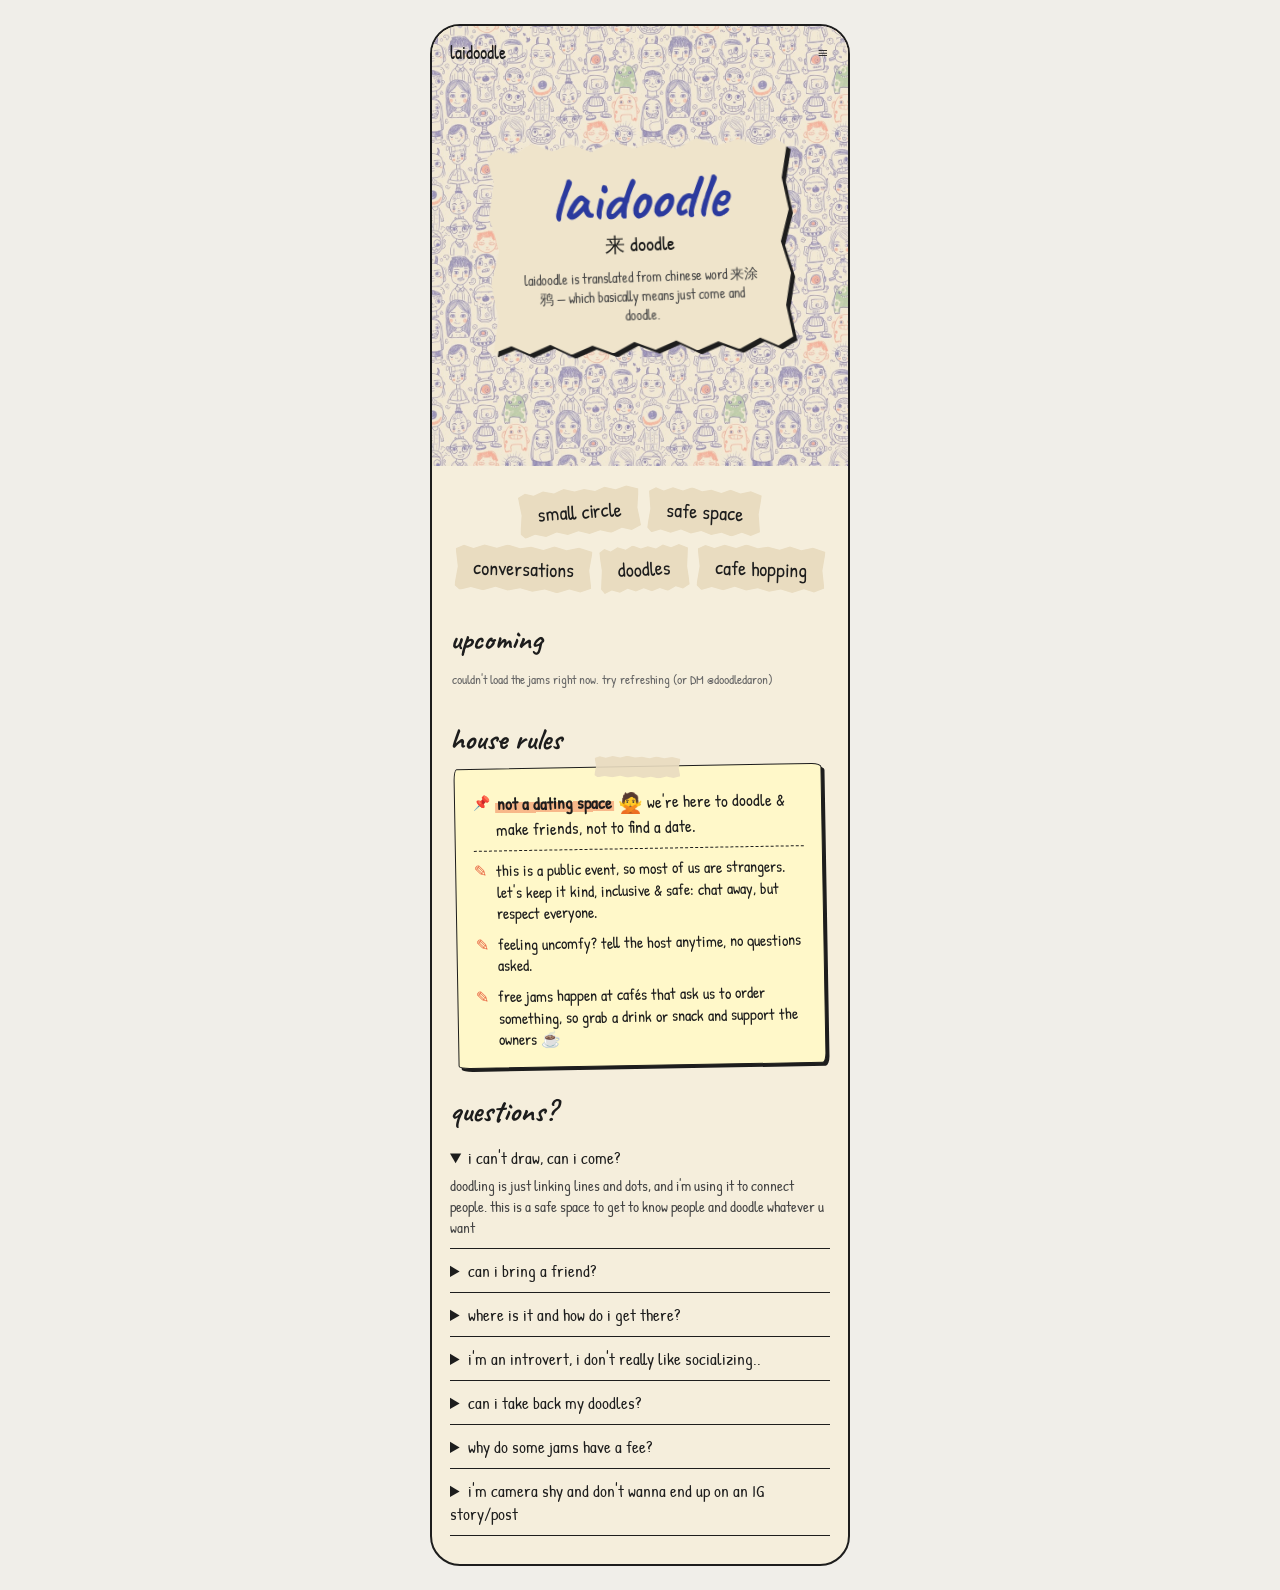
==== index.html @ 0bbf1550 "House rules: "not a dating space" pinned first and highlighted; agreed to at sign-up The rule moves " ====
<!DOCTYPE html>
<html lang="en">
<head>
<meta charset="utf-8">
<meta name="viewport" content="width=device-width, initial-scale=1, viewport-fit=cover">
<title>laidoodle · 来涂鸦</title>
<meta name="description" content="laidoodle — 来涂鸦, just come and doodle. Small-circle doodle jams in cafés.">
<meta name="theme-color" content="#f5eedc">
<meta property="og:type" content="website">
<meta property="og:site_name" content="laidoodle">
<meta property="og:title" content="laidoodle · 来涂鸦">
<meta property="og:description" content="just come and doodle ✎ small-circle doodle jams in cafés. no drawing skills needed.">
<meta property="og:image" content="https://doodledaron.github.io/laidoodle/assets/doodles.png">
<meta property="og:url" content="https://doodledaron.github.io/laidoodle/">
<meta name="twitter:card" content="summary_large_image">
<link rel="icon" href="data:image/svg+xml,%3Csvg xmlns='http://www.w3.org/2000/svg' viewBox='0 0 100 100'%3E%3Ctext y='.9em' font-size='90'%3E%E2%9C%8E%3C/text%3E%3C/svg%3E">
<link rel="canonical" href="https://doodledaron.github.io/laidoodle/">
<link rel="preconnect" href="https://fonts.googleapis.com">
<link rel="preconnect" href="https://fonts.gstatic.com" crossorigin>
<link href="https://fonts.googleapis.com/css2?family=Caveat:wght@500;700&family=Patrick+Hand&display=swap" rel="stylesheet">
<link rel="stylesheet" href="styles.css?v=202610250824">
<script src="data.js?v=202610041510"></script>
</head>
<body>
<main class="screen">

  <header class="hero">
    <div class="topbar">
      <span>laidoodle</span>
      <details class="menu">
        <summary aria-label="menu">≡</summary>
        <nav>
          <a href="#upcoming">upcoming</a>
          <a href="#past">past jams</a>
          <a href="#rules">house rules</a>
          <a href="#faq">questions?</a>
        </nav>
      </details>
    </div>
    <div class="title-card">
      <div class="title-card__paper">
        <h1>laidoodle</h1>
        <div class="title-card__zh">来 doodle</div>
        <p class="title-card__note">laidoodle is translated from chinese word 来涂鸦 — which basically means just come and doodle.</p>
      </div>
    </div>
  </header>

  <div class="keywords">
    <span class="tape" style="transform:rotate(-4deg)">small circle</span>
    <span class="tape" style="transform:rotate(3deg)">safe space</span>
    <span class="tape" style="transform:rotate(2deg)">conversations</span>
    <span class="tape" style="transform:rotate(-3deg)">doodles</span>
    <span class="tape" style="transform:rotate(2deg)">cafe hopping</span>
  </div>

  <section id="upcoming">
    <div class="section-head"><h2 class="h-section" style="margin:0">upcoming</h2></div>
    <div class="event-list" id="event-list"></div>
  </section>

  <section id="past">
    <h2 class="h-section" style="margin:0;padding:22px 18px 6px">past jams</h2>
    <div class="past" id="past-list"></div>
  </section>

  <section class="rules" id="rules">
    <h2 class="h-section" style="margin:0">house rules</h2>
    <div class="rules__note">
      <ul>
        <li class="is-key"><b><mark>not a dating space</mark> <span class="rules__emoji">🙅</span></b> we're here to doodle &amp; make friends, not to find a date.</li>
        <li>this is a public event, so most of us are strangers. let's keep it kind, inclusive &amp; safe: chat away, but respect everyone.</li>
        <li>feeling uncomfy? tell the host anytime, no questions asked.</li>
        <li>free jams happen at cafés that ask us to order something, so grab a drink or snack and support the owners ☕</li>
      </ul>
    </div>
  </section>

  <section class="faq" id="faq">
    <h2 class="h-section" style="margin:0 0 6px">questions?</h2>
    <details open>
      <summary>i can't draw, can i come?</summary>
      <p>doodling is just linking lines and dots, and i'm using it to connect people. this is a safe space to get to know people and doodle whatever u want</p>
    </details>
    <details>
      <summary>can i bring a friend?</summary>
      <p>yes, definitely! just ask your friend to fill in the form too. u can tell me whose friend u are in the "anything i should know" section</p>
    </details>
    <details>
      <summary>where is it and how do i get there?</summary>
      <p>the location changes from time to time since i'm exploring different cafés, so... it's a good excuse to go café hopping together, right!</p>
    </details>
    <details>
      <summary>i'm an introvert, i don't really like socializing..</summary>
      <p>it's cool! no one is forced to talk here, just take ur time</p>
    </details>
    <details>
      <summary>can i take back my doodles?</summary>
      <p>unfortunately i'll be keeping the papers, but feel free to take pictures, or draw in your own sketchbook if u'd rather keep yours! but... doodling together is way cooler, right.. hahha</p>
    </details>
    <details>
      <summary>why do some jams have a fee?</summary>
      <p>spots are limited, so some jams have a small commitment fee to make sure people actually come. it's non-refundable (no-shows included). if something comes up, still tell me asap so someone else can take ur spot!</p>
    </details>
    <details>
      <summary>i'm camera shy and don't wanna end up on an IG story/post</summary>
      <p>u good! just drop a note in the "anything i should know" section and i'll cover up ur face. my job is to keep the space safe!</p>
    </details>
  </section>

</main>

<script>
  const { esc } = LD;
  const list = document.getElementById('event-list');
  const pastList = document.getElementById('past-list');
  list.innerHTML = LD.loader('loading jams');

  LD.load().then(({ upcoming, past }) => {
    list.innerHTML = upcoming.length ? upcoming.map(e => {
      const p = LD.parts(e);
      return `
        <div class="event-row${e.thumbnail ? ' event-row--thumb' : ''}">
          ${e.thumbnail ? `<a class="event-row__thumb placeholder" href="${LD.url.jam(e.id)}" aria-label="${esc(e.shortTitle)}"${LD.photoStyle(e.thumbnail)}></a>` : ''}
          <a class="event-row__date" href="${LD.url.jam(e.id)}">
            <div class="event-row__mon">${p.mon}</div>
            <div class="event-row__day">${p.day}</div>
          </a>
          <a class="event-row__body" href="${LD.url.jam(e.id)}">
            <div class="event-row__title">${esc(e.shortTitle)}</div>
            <div class="event-row__meta">${esc(e.dayLabel)} ${esc(e.timeShort)} · ${esc(e.venueShort)} · ${LD.spotsText(e)}</div>
          </a>
          ${e.spotsLeft > 0
            ? `<a class="pill pill--blue" href="${LD.url.join(e.id)}">join</a>`
            : `<span class="pill" style="padding:4px 10px;font-size:14px;border-radius:20px;color:#888">full</span>`}
        </div>`;
    }).join('') : '<div class="event-row__meta" style="padding:6px 2px">no jams planned yet, check back soon ✎</div>';

    pastList.innerHTML = past.map(j => {
      const p = LD.parts(j);
      return `
        <a class="past__item" href="${LD.url.jam(j.id)}">
          <div class="past__photo placeholder"${LD.photoStyle(j.thumbnail || j.photos[0])}>${j.thumbnail || j.photos[0] ? '' : 'jam photo'}</div>
          <div class="past__title">${esc(j.shortTitle)}</div>
          <div class="past__meta">${p.monTitle} ${p.dayNum} · ${j.doodlers} doodlers</div>
        </a>`;
    }).join('');
    document.getElementById('past').hidden = !past.length;
  }).catch(() => {
    list.innerHTML = `<div class="event-row__meta" style="padding:6px 2px">${LD.loadError()}</div>`;
    document.getElementById('past').hidden = true;
  });

  // close the ≡ menu after picking a section
  document.querySelectorAll('.menu nav a').forEach(a => a.addEventListener('click', () => a.closest('details').open = false));
</script>
</body>
</html>
---- styles.css ----
/* laidoodle — shared styles (from Claude Design wireframes 2a / 2b / 2c) */

:root {
  --ink: #1d1d1d;
  --paper: #f5eedc;
  --paper-torn: #efe4cb;
  --tape: #e9dcc0;
  --rule: #d9d0bb;
  --blue: #2b3a9e;
  --orange: #e8603c;
  --muted: #666;
  --muted-2: #888;
  --body: #444;
  --hatch: repeating-linear-gradient(45deg, #eee6d2 0 6px, #f8f3e6 6px 12px);
  --torn-edge: polygon(0% 12%,6% 4%,13% 10%,21% 2%,30% 8%,38% 0%,47% 7%,55% 3%,64% 9%,72% 1%,81% 8%,90% 2%,100% 10%,98% 50%,100% 88%,92% 97%,84% 91%,75% 100%,66% 93%,57% 99%,48% 92%,39% 98%,30% 91%,21% 99%,12% 93%,4% 100%,0% 90%,2% 50%);
  --torn-card: polygon(0% 6%,4% 2%,9% 5%,15% 0%,22% 4%,28% 1%,35% 5%,42% 0%,49% 4%,56% 1%,63% 5%,70% 0%,77% 4%,84% 1%,91% 5%,96% 1%,100% 5%,98% 20%,100% 35%,97% 50%,100% 65%,98% 80%,100% 95%,95% 99%,89% 95%,82% 100%,75% 96%,68% 100%,61% 95%,54% 99%,47% 95%,40% 100%,33% 96%,26% 100%,19% 95%,12% 99%,6% 95%,0% 98%,2% 82%,0% 66%,3% 50%,0% 34%,2% 18%);
}

* { box-sizing: border-box; }

html, body { margin: 0; }

body {
  background: #f0eee9;
  font-family: 'Patrick Hand', cursive;
  color: var(--ink);
  -webkit-font-smoothing: antialiased;
}

a { color: inherit; text-decoration: none; }
button { font: inherit; color: inherit; }

/* The app column. Full-bleed on phones; framed like the wireframe on wider screens. */
.screen {
  position: relative;
  width: 100%;
  max-width: 420px;
  min-height: 100vh;
  min-height: 100dvh;
  margin: 0 auto;
  background: var(--paper);
  overflow: hidden;
  overflow: clip; /* clip (not hidden) so the sticky join bar still sticks */
}
@media (min-width: 480px) {
  body { padding: 24px 0; }
  .screen {
    min-height: calc(100vh - 48px);
    border: 2px solid var(--ink);
    border-radius: 30px;
  }
}

.hand { font-family: Caveat, cursive; font-weight: 700; }
.h-section { font-family: Caveat, cursive; font-weight: 700; font-size: 30px; }
.h-sub { font-family: Caveat, cursive; font-weight: 700; font-size: 26px; }
.h-step { font-family: Caveat, cursive; font-weight: 700; font-size: 38px; line-height: 1; margin: 0; }

.placeholder {
  background: var(--hatch);
  display: flex;
  align-items: center;
  justify-content: center;
  font: 11px ui-monospace, Menlo, monospace;
  color: var(--muted-2);
  background-size: cover;
  background-position: center;
}

.tape {
  display: inline-block;
  background: var(--tape);
  clip-path: var(--torn-edge);
}

.pill {
  display: inline-block;
  border: 2px solid var(--ink);
  border-radius: 24px;
  cursor: pointer;
}
.pill--blue { background: var(--blue); color: #fff; }
.pill--orange { background: var(--orange); color: #fff; box-shadow: 3px 3px 0 var(--ink); }
.pill--ink { background: var(--ink); color: #fff; }

/* ---------- 2a · home ---------- */

.hero {
  position: relative;
  height: 440px;
  background: url('assets/doodles.png') 0 0 / 220px;
  display: flex;
  align-items: center;
  justify-content: center;
  padding: 24px;
}
.hero::before {
  content: "";
  position: absolute;
  inset: 0;
  background: rgba(245, 238, 220, .55);
}
.topbar {
  position: absolute;
  top: 14px; left: 18px; right: 18px;
  display: flex;
  justify-content: space-between;
  align-items: center;
  font-size: 18px;
  z-index: 2;
}
.menu { position: relative; }
.menu summary { list-style: none; cursor: pointer; padding: 0 2px; }
.menu summary::-webkit-details-marker { display: none; }
.menu nav {
  position: absolute;
  right: 0; top: 28px;
  min-width: 150px;
  background: #fff;
  border: 2px solid var(--ink);
  border-radius: 14px;
  box-shadow: 3px 3px 0 var(--ink);
  padding: 6px 0;
  display: flex;
  flex-direction: column;
}
.menu nav a { padding: 6px 14px; font-size: 17px; }
.menu nav a:hover { color: var(--orange); }

.title-card {
  position: relative;
  transform: rotate(-2deg);
  filter: drop-shadow(4px 4px 0 var(--ink));
}
.title-card__paper {
  background: var(--paper-torn);
  padding: 30px 30px 28px;
  text-align: center;
  clip-path: var(--torn-card);
}
.title-card h1 {
  margin: 0;
  font-family: Caveat, cursive;
  font-weight: 700;
  font-size: 62px;
  line-height: .9;
  color: var(--blue);
}
.title-card__zh { font-size: 20px; margin-top: 4px; }
.title-card__note {
  font-size: 14px;
  line-height: 1.35;
  margin: 10px auto 0;
  max-width: 240px;
  color: var(--body);
}

.keywords {
  padding: 22px 18px 8px;
  display: flex;
  flex-wrap: wrap;
  gap: 10px 8px;
  justify-content: center;
}
.keywords .tape { padding: 10px 18px; font-size: 20px; }

.section-head {
  padding: 20px 18px 6px;
  display: flex;
  justify-content: space-between;
  align-items: baseline;
}
.section-head a { font-size: 14px; color: var(--muted); }

.event-list { padding: 0 18px; display: flex; flex-direction: column; gap: 10px; }
.event-row {
  display: flex;
  gap: 12px;
  align-items: center;
  border: 2px solid var(--ink);
  border-radius: 14px;
  padding: 10px;
  background: #fff;
}
.event-row--thumb { flex-wrap: wrap; padding-top: 0; overflow: hidden; }
.event-row__thumb {
  flex: 0 0 calc(100% + 20px);
  height: 130px;
  margin: 0 -10px 2px;
  border-bottom: 2px solid var(--ink);
}
.event-row__date {
  width: 52px;
  flex: none;
  text-align: center;
  border-right: 2px dashed #ccc;
  padding-right: 10px;
}
.event-row__mon { font-size: 13px; color: var(--orange); }
.event-row__day { font-size: 28px; line-height: 1; }
.event-row__body { flex: 1; min-width: 0; }
.event-row__title { font-size: 18px; }
.event-row__meta { font-size: 13px; color: var(--muted); }
.event-row .pill { padding: 4px 10px; font-size: 14px; border-radius: 20px; }

.past {
  display: flex;
  gap: 12px;
  overflow-x: auto;
  scroll-snap-type: x mandatory;
  scrollbar-width: none;
  padding: 0 18px;
}
.past::-webkit-scrollbar { display: none; }
.past::after { content: ""; flex: none; width: 6px; } /* keeps the 18px gutter after the last card */
.past__item { flex: none; width: 180px; scroll-snap-align: start; }
.past__photo { height: 130px; border: 2px solid var(--ink); border-radius: 12px; }
.past__title { font-size: 16px; margin-top: 6px; }
.past__meta { font-size: 13px; color: var(--muted); }

.rules { padding: 26px 18px 0; }
.rules__note {
  position: relative;
  margin: 8px 6px 0;
  padding: 22px 18px 16px;
  background: #fff8c9;
  border: 1.5px solid var(--ink);
  border-radius: 3px 10px 4px 12px / 12px 4px 10px 3px;
  box-shadow: 3px 3px 0 var(--ink);
  transform: rotate(-1deg);
}
.rules__note::before { /* a strip of tape holding the note */
  content: "";
  position: absolute;
  top: -11px; left: 50%;
  width: 86px; height: 22px;
  margin-left: -43px;
  background: rgba(233, 220, 192, .9);
  clip-path: var(--torn-edge);
  transform: rotate(2deg);
}
.rules__note ul { margin: 0; padding: 0; list-style: none; display: flex; flex-direction: column; gap: 9px; }
.rules__note li { position: relative; padding-left: 22px; font-size: 16px; line-height: 1.35; }
.rules__note li::before { content: "✎"; position: absolute; left: 0; top: 0; color: var(--orange); }
/* the most important rule: pinned first, marker-highlighted */
.rules__note li.is-key { font-size: 17px; padding-bottom: 9px; border-bottom: 1.5px dashed var(--ink); }
.rules__note li.is-key::before { content: "📌"; font-size: 14px; top: 2px; }
.rules__note mark {
  background: linear-gradient(transparent 45%, rgba(239, 106, 60, .45) 45%, rgba(239, 106, 60, .45) 90%, transparent 90%);
  color: inherit;
  padding: 0 2px;
}
.rules__emoji { font-size: 20px; vertical-align: -2px; }
.faq { padding: 26px 18px 28px; }
.faq .h-section { margin-bottom: 6px; }
.faq details { border-bottom: 1.5px solid var(--ink); padding: 10px 0; }
.faq summary { font-size: 17px; cursor: pointer; }
.faq details p { font-size: 15px; line-height: 1.4; color: var(--body); margin: 6px 0 0; }

/* ---------- 2b · event detail ---------- */

.carousel { position: relative; height: 260px; border-bottom: 2px solid var(--ink); }
.carousel__track {
  height: 100%;
  display: flex;
  overflow-x: auto;
  scroll-snap-type: x mandatory;
  scrollbar-width: none;
}
.carousel__track::-webkit-scrollbar { display: none; }
.carousel__slide { flex: none; width: 100%; height: 100%; scroll-snap-align: start; }
.carousel__back {
  position: absolute;
  top: 14px; left: 14px;
  width: 34px; height: 34px;
  border-radius: 50%;
  background: #fff;
  border: 2px solid var(--ink);
  display: flex;
  align-items: center;
  justify-content: center;
  font: 16px 'Patrick Hand', cursive;
}
.carousel__dots {
  position: absolute;
  bottom: 12px; left: 0; right: 0;
  display: flex;
  gap: 6px;
  justify-content: center;
  pointer-events: none;
}
.carousel__dots span { width: 6px; height: 6px; border-radius: 3px; background: #aaa; transition: width .2s; }
.carousel__dots span.is-active { width: 18px; background: var(--ink); }

.detail-head { padding: 18px 18px 0; }
.detail-head__kicker { font-size: 14px; color: var(--orange); text-transform: uppercase; }
.detail-head h1 { margin: 0; font-family: Caveat, cursive; font-weight: 700; font-size: 38px; line-height: 1; }
.detail-head .tape { margin-top: 10px; padding: 4px 12px; font-size: 14px; }

.info {
  margin: 16px 18px 0;
  border: 2px solid var(--ink);
  border-radius: 14px;
  background: #fff;
}
.info__row { display: flex; gap: 12px; padding: 10px 12px; align-items: center; }
.info__row + .info__row { border-top: 1.5px dashed #ccc; }
.info__label { width: 56px; flex: none; color: var(--muted-2); font-size: 14px; }
.info__value { font-size: 16px; }
.info__value a { text-decoration: underline; text-decoration-style: dashed; text-underline-offset: 3px; }
.cost-remark { display: block; margin-top: 3px; font-size: 14px; line-height: 1.3; color: var(--orange); }
.cost-remark[hidden] { display: none; }
/* payment step: hard-to-miss callout for extra costs */
.fee-remark {
  margin: 10px auto 2px;
  padding: 8px 12px;
  background: #fde7d8;
  border: 2px dashed var(--orange);
  border-radius: 10px;
  color: #b8401f;
  font-size: 16px;
  line-height: 1.35;
  text-align: center;
}
.fee-remark[hidden] { display: none; }
/* payment step: why there's a fee (softer than .fee-remark, so a jam's own cost note still stands out) */
.fee-why {
  margin: 10px auto 2px;
  padding: 8px 12px;
  background: #fff6c9;
  border: 2px dashed #d9b400;
  border-radius: 10px;
  font-size: 16px;
  line-height: 1.35;
  text-align: left;
}
.cost-note { display: block; margin-top: 3px; font-size: 14px; line-height: 1.3; color: #6b6b6b; }
.info__value .map-link {
  display: inline-block;
  margin-left: 6px;
  padding: 1px 10px;
  border: 2px solid var(--ink);
  border-radius: 20px;
  background: var(--orange);
  color: #fff;
  font-size: 14px;
  text-decoration: none;
  box-shadow: 2px 2px 0 var(--ink);
  white-space: nowrap;
}
.info__value .map-link:active { transform: translate(2px, 2px); box-shadow: none; }
.spots { flex: 1; height: 10px; border: 1.5px solid var(--ink); border-radius: 6px; overflow: hidden; }
.spots span { display: block; height: 100%; background: var(--blue); }

.block { padding: 20px 18px 0; }
.block p { font-size: 15px; line-height: 1.45; color: #333; margin: 4px 0 0; }
.cafe-photos { margin-top: 10px; }
.cafe-photos__item { flex: none; width: 200px; scroll-snap-align: start; }
.cafe-photos .past__photo { height: 150px; }
.bring { font-size: 16px; line-height: 1.55; }
.bring span { white-space: nowrap; margin-right: 12px; }
.no-mess { margin-top: 6px; font-size: 14px; color: var(--orange); }

.join-bar {
  position: sticky;
  bottom: 0;
  margin-top: 40px;
  padding: 12px 16px 16px;
  padding-bottom: max(16px, env(safe-area-inset-bottom));
  background: var(--paper);
  border-top: 2px solid var(--ink);
  display: flex;
  gap: 10px;
  align-items: center;
  z-index: 5;
}
.join-bar__info { flex: 1; font-size: 14px; color: var(--muted); }
.join-bar__info strong { display: block; font-weight: 400; color: var(--ink); font-size: 16px; }
.join-bar .pill { padding: 10px 22px; font-size: 18px; }
.join-bar .pill[aria-disabled="true"] { background: #bbb; box-shadow: none; pointer-events: none; }

/* ---------- 2c · sign-up form ---------- */

.form-screen { display: flex; flex-direction: column; }
.form-top {
  padding: 14px 18px;
  display: flex;
  justify-content: space-between;
  font-size: 16px;
}
.form-top button { background: none; border: 0; padding: 0; cursor: pointer; font-size: 16px; }
.progress { margin: 0 18px; height: 8px; border: 1.5px solid var(--ink); border-radius: 5px; overflow: hidden; }
.progress div { height: 100%; background: var(--orange); transition: width .25s; }

.signup { flex: 1; display: flex; flex-direction: column; }
.signup[hidden] { display: none; }
.step { flex: 1; display: flex; flex-direction: column; }
.step[hidden] { display: none; }
.step__body { padding: 30px 22px 0; flex: 1; display: flex; flex-direction: column; }
.step__body--gap { gap: 18px; }
.step__hint { font-size: 14px; color: var(--muted); margin-top: 6px; line-height: 1.3; }
.step__foot { padding: 16px; }
.step__foot .pill { display: block; width: 100%; text-align: center; padding: 12px; font-size: 18px; }

.field label { display: block; font-size: 16px; }
.field input[type="text"],
.field input[type="tel"],
.field input[type="email"] {
  display: block;
  width: 100%;
  height: 38px;
  border: 0;
  border-bottom: 2px solid var(--ink);
  background: transparent;
  font: 16px 'Patrick Hand', cursive;
  color: var(--ink);
  padding: 8px 0 4px;
  border-radius: 0;
  outline: none;
  -webkit-appearance: none; /* iPhone gives email boxes its own white rounded look otherwise */
  appearance: none;
  box-shadow: none;
}
.field input::placeholder { color: #aaa; }
.field input:focus { border-bottom-color: var(--blue); }
.spam-note {
  display: inline-block;
  margin-top: 6px;
  padding: 2px 8px;
  background: #fde7d8;
  border: 1.5px dashed var(--orange);
  border-radius: 8px;
  color: var(--orange);
  font-size: 13px;
  line-height: 1.35;
}
.done .spam-note { font-size: 15px; padding: 6px 12px; margin: 4px 0 0; }
.field small { display: block; font-size: 13px; color: var(--muted); margin-top: 6px; line-height: 1.3; }
.field.is-invalid input { border-bottom-color: var(--orange); }
.field.is-invalid small.err { color: var(--orange); }
.err, .field small.err { display: none; }
.field.is-invalid small.err, .err.is-shown { display: block; color: var(--orange); font-size: 13px; margin-top: 6px; }

.choices { display: flex; flex-direction: column; gap: 10px; margin-top: 22px; border: 0; padding: 0; }
.choice {
  display: flex;
  gap: 12px;
  align-items: center;
  border: 2px solid var(--ink);
  border-radius: 14px;
  padding: 10px 12px;
  cursor: pointer;
  font-size: 17px;
}
.choice input { position: absolute; opacity: 0; pointer-events: none; }
.choice__face { width: 38px; height: 38px; border: 2px solid var(--ink); border-radius: 50%; flex: none; display: flex; align-items: center; justify-content: center; }
.choice__face svg { width: 30px; height: 30px; stroke: currentColor; fill: none; stroke-width: 1.6; stroke-linecap: round; }
.choice:has(input:checked) { background: var(--blue); color: #fff; }
.choice:has(input:checked) .choice__face { border-color: #fff; }
.choice:has(input:focus-visible) { outline: 2px dashed var(--orange); outline-offset: 2px; }

.fee-card {
  margin-top: 18px;
  border: 2px solid var(--ink);
  border-radius: 14px;
  background: #fff;
  padding: 14px;
  text-align: center;
}
.fee-card__name { font-size: 14px; color: var(--muted-2); }
.fee-card__amount { font-size: 34px; line-height: 1.1; }
.fee-card__qr { margin: 12px auto 0; width: 150px; height: 150px; border: 2px solid var(--ink); border-radius: 10px; font-size: 10px; }
.fee-card__qr img { width: 100%; height: 100%; object-fit: contain; border-radius: 8px; display: block; }
.fee-card__qr-btn { display: block; width: 100%; height: 100%; padding: 0; border: 0; background: #fff; border-radius: 8px; cursor: zoom-in; }
.qr-actions { display: flex; gap: 8px; justify-content: center; margin-top: 10px; }
.qr-btn {
  border: 2px solid var(--ink);
  border-radius: 20px;
  background: #fff;
  padding: 4px 12px;
  font-size: 14px;
  cursor: pointer;
}
.qr-btn--ink { background: var(--ink); color: #fff; }
.lightbox {
  position: fixed;
  inset: 0;
  z-index: 20;
  background: rgba(29, 29, 29, .75);
  display: flex;
  align-items: center;
  justify-content: center;
  padding: 16px;
}
.lightbox[hidden] { display: none; }
.lightbox__card {
  width: 100%;
  max-width: 380px;
  background: var(--paper);
  border: 2px solid var(--ink);
  border-radius: 18px;
  box-shadow: 4px 4px 0 var(--ink);
  padding: 16px;
  text-align: center;
}
.lightbox__card img { width: 100%; height: auto; max-height: 70vh; object-fit: contain; background: #fff; border-radius: 10px; display: block; }
.lightbox__tip { font-size: 13px; color: var(--muted); margin: 10px 0 0; }
.upload.is-invalid { border-color: var(--orange); color: var(--orange); }
.fee-card__bank { font-size: 13px; color: var(--muted); margin-top: 8px; }

.check { display: flex; gap: 10px; align-items: flex-start; font-size: 14px; line-height: 1.3; cursor: pointer; }
.check input { position: absolute; opacity: 0; pointer-events: none; }
.check__box {
  flex: none;
  width: 20px; height: 20px;
  margin-top: 1px;
  border: 2px solid var(--ink);
  border-radius: 4px;
  display: flex;
  align-items: center;
  justify-content: center;
  font-size: 13px;
  color: #fff;
}
.check input:checked + .check__box { background: var(--blue); }
.check input:checked + .check__box::after { content: "✓"; }
.check input:focus-visible + .check__box { outline: 2px dashed var(--orange); outline-offset: 2px; }
.check--big { margin-top: 16px; align-items: center; font-size: 17px; }
.check--big .check__box { width: 22px; height: 22px; margin-top: 0; font-size: 14px; }
.check.is-invalid .check__box { border-color: var(--orange); }

.upload {
  display: block;
  margin-top: 10px;
  border: 2px dashed var(--ink);
  border-radius: 10px;
  padding: 10px;
  font-size: 14px;
  color: var(--muted);
  text-align: center;
  cursor: pointer;
}
.upload input { position: absolute; opacity: 0; pointer-events: none; width: 1px; }

.notes label { display: block; font-size: 16px; }
.notes small { display: block; font-size: 12px; color: var(--muted-2); line-height: 1.3; }
.notes textarea {
  display: block;
  width: 100%;
  height: 72px;
  margin-top: 6px;
  border: 2px solid var(--ink);
  border-radius: 10px;
  background: #fff;
  font: 15px 'Patrick Hand', cursive;
  color: var(--ink);
  padding: 8px 10px;
  resize: vertical;
  outline: none;
}
.notes textarea:focus { border-color: var(--blue); }

.done { flex: 1; display: flex; flex-direction: column; align-items: center; justify-content: center; text-align: center; padding: 40px 28px; gap: 12px; }
.done p { font-size: 16px; line-height: 1.4; color: var(--body); margin: 0; }

/* ---------- loader: hand-drawn loading bar ---------- */

.loader {
  display: flex;
  flex-direction: column;
  align-items: center;
  gap: 8px;
  padding: 28px 0 18px;
}
.loader__text {
  font-size: 20px;
  letter-spacing: .06em;
  text-transform: uppercase;
  color: var(--ink);
  transform: rotate(-1.5deg);
}
.loader__text::after {
  content: "";
  display: inline-block;
  width: 1.4em;
  text-align: left;
  animation: loader-dots 1.2s steps(4, end) infinite;
}
/* a wobbly hand-drawn box: uneven corner radii + a second, slightly rotated outline */
.loader__bar {
  position: relative;
  width: min(240px, 72%);
  height: 30px;
  padding: 5px;
  background: #fff;
  border: 2.5px solid var(--ink);
  border-radius: 14px 8px 12px 9px / 9px 13px 8px 12px;
}
.loader__bar::before {
  content: "";
  position: absolute;
  inset: -5px -4px -4px -6px;
  border: 1.5px solid var(--ink);
  border-radius: 10px 15px 9px 14px / 13px 9px 14px 8px;
  transform: rotate(-.8deg);
  pointer-events: none;
}
.loader__fill {
  height: 100%;
  width: 20%;
  border-radius: 7px 4px 6px 5px;
  background: repeating-linear-gradient(-55deg, var(--blue) 0 5px, #8fa0e8 5px 9px);
  background-size: 22px 100%;
  animation: loader-fill 2.4s ease-in-out infinite, loader-stripes .6s linear infinite;
}
@keyframes loader-fill {
  0% { width: 12%; }
  60% { width: 88%; }
  100% { width: 12%; }
}
@keyframes loader-stripes {
  to { background-position: 22px 0; }
}
@keyframes loader-dots {
  0% { content: ""; } 25% { content: "."; } 50% { content: ".."; } 75%, 100% { content: "..."; }
}
@media (prefers-reduced-motion: reduce) {
  .loader__fill { animation: none; width: 60%; }
}
.loader-overlay .loader {
  padding: 22px 0 26px;
  background: var(--paper);
  border: 2px solid var(--ink);
  border-radius: 18px;
  box-shadow: 4px 4px 0 var(--ink);
}

.uat-ribbon {
  position: fixed;
  top: 0; left: 50%;
  transform: translateX(-50%);
  z-index: 50;
  padding: 2px 12px 3px;
  background: #ffd84d;
  border: 1.5px solid var(--ink);
  border-top: 0;
  border-radius: 0 0 10px 10px;
  font: 13px 'Patrick Hand', cursive;
  white-space: nowrap;
  pointer-events: none;
}

.visually-hidden { position: absolute; width: 1px; height: 1px; overflow: hidden; clip: rect(0 0 0 0); white-space: nowrap; }
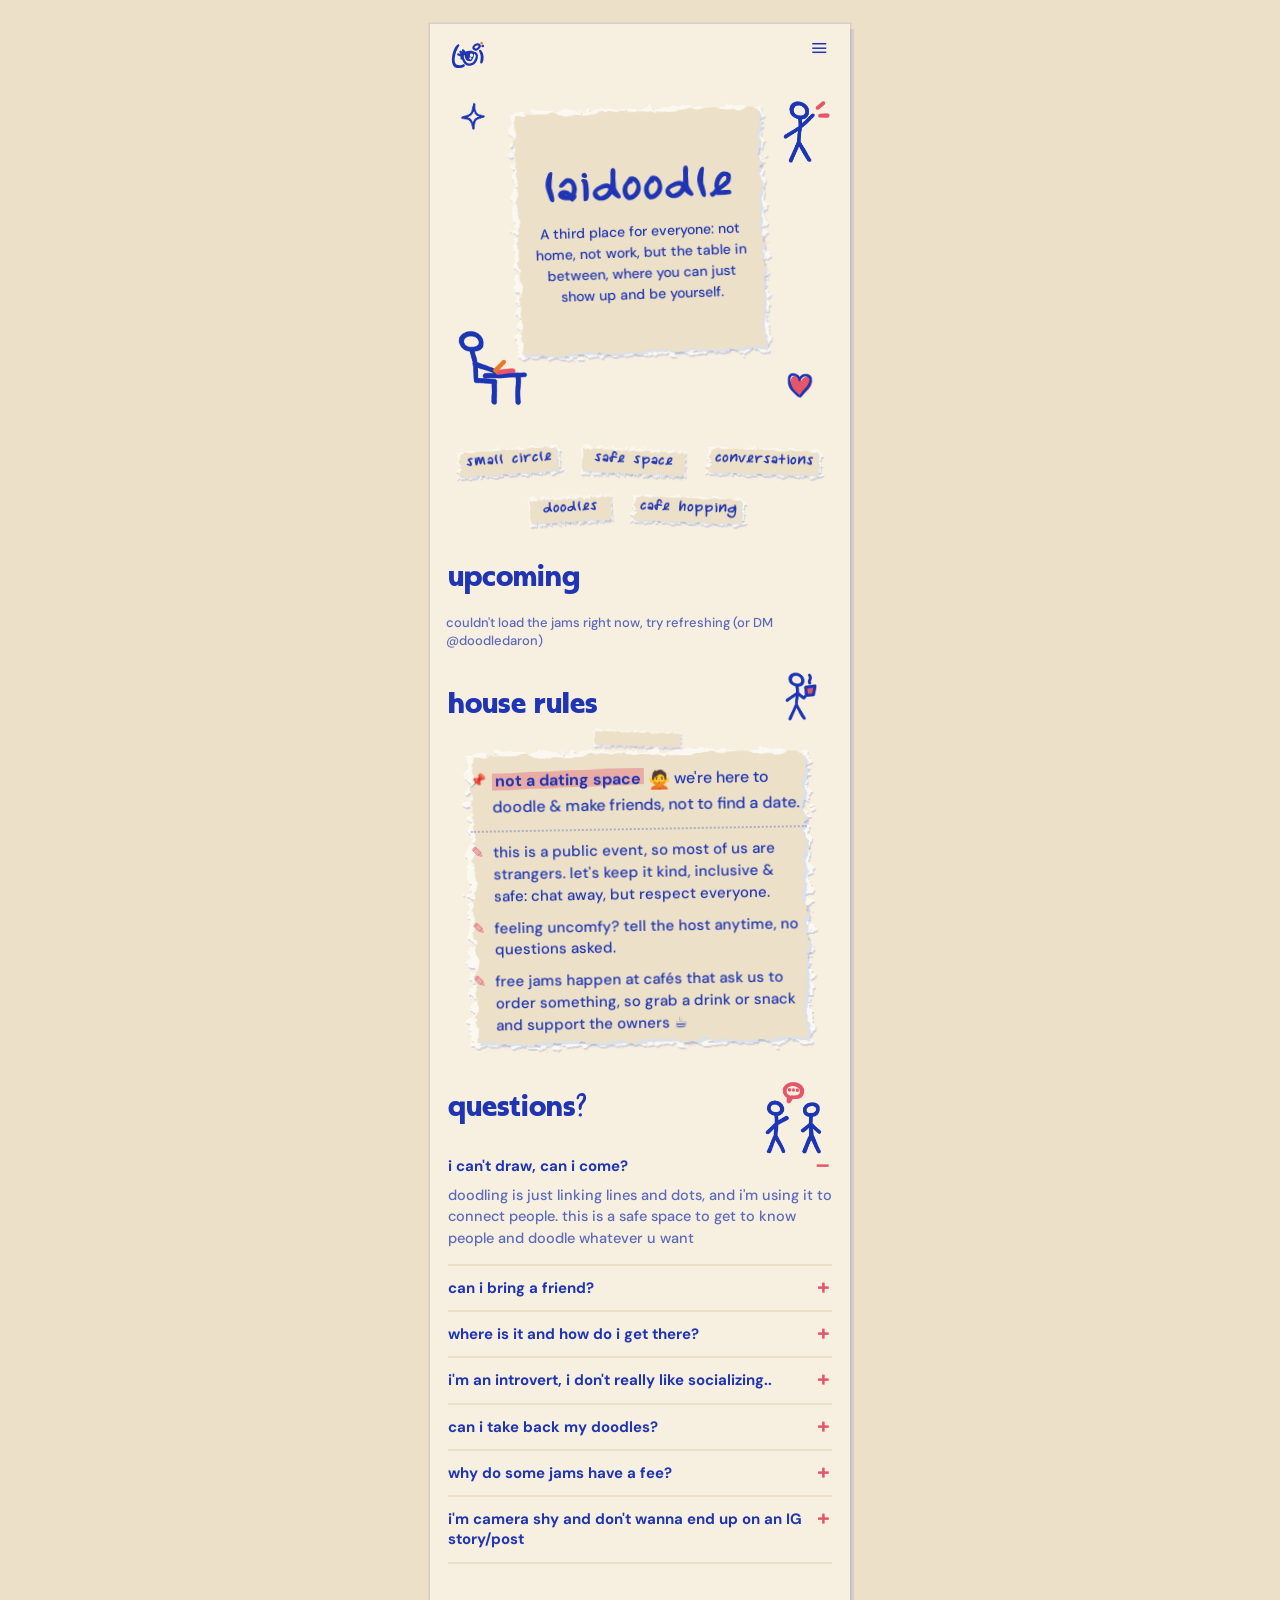
==== commit a56278ef: "Restyle the site to the Laidoodle brand kit Paper, Ink Cobalt and Marker Pink, with one tangerine de" ====
--- a/index.html
+++ b/index.html
@@ -5,7 +5,7 @@
 <meta name="viewport" content="width=device-width, initial-scale=1, viewport-fit=cover">
 <title>laidoodle · 来涂鸦</title>
 <meta name="description" content="laidoodle — 来涂鸦, just come and doodle. Small-circle doodle jams in cafés.">
-<meta name="theme-color" content="#f5eedc">
+<meta name="theme-color" content="#F7EFDF">
 <meta property="og:type" content="website">
 <meta property="og:site_name" content="laidoodle">
 <meta property="og:title" content="laidoodle · 来涂鸦">
@@ -13,35 +13,43 @@
 <meta property="og:image" content="https://doodledaron.github.io/laidoodle/assets/doodles.png">
 <meta property="og:url" content="https://doodledaron.github.io/laidoodle/">
 <meta name="twitter:card" content="summary_large_image">
-<link rel="icon" href="data:image/svg+xml,%3Csvg xmlns='http://www.w3.org/2000/svg' viewBox='0 0 100 100'%3E%3Ctext y='.9em' font-size='90'%3E%E2%9C%8E%3C/text%3E%3C/svg%3E">
+<link rel="icon" href="assets/logo/laidoodle-mark.svg" type="image/svg+xml">
 <link rel="canonical" href="https://doodledaron.github.io/laidoodle/">
 <link rel="preconnect" href="https://fonts.googleapis.com">
 <link rel="preconnect" href="https://fonts.gstatic.com" crossorigin>
-<link href="https://fonts.googleapis.com/css2?family=Caveat:wght@500;700&family=Patrick+Hand&display=swap" rel="stylesheet">
-<link rel="stylesheet" href="styles.css?v=202610250824">
-<script src="data.js?v=202610041510"></script>
+<link href="https://fonts.googleapis.com/css2?family=DM+Sans:opsz,wght@9..40,500;9..40,700&display=swap" rel="stylesheet">
+<link rel="stylesheet" href="styles.css?v=202611071930">
+<script src="data.js?v=202610250835"></script>
+<script src="map.js?v=202610250842"></script>
 </head>
 <body>
 <main class="screen">
 
   <header class="hero">
     <div class="topbar">
-      <span>laidoodle</span>
+      <span><img class="topbar__mark" src="assets/logo/laidoodle-mark.svg" alt="laidoodle"></span>
       <details class="menu">
         <summary aria-label="menu">≡</summary>
         <nav>
           <a href="#upcoming">upcoming</a>
           <a href="#past">past jams</a>
+          <a href="#explored">where we've explored</a>
           <a href="#rules">house rules</a>
           <a href="#faq">questions?</a>
         </nav>
       </details>
     </div>
     <div class="title-card">
-      <div class="title-card__paper">
-        <h1>laidoodle</h1>
-        <div class="title-card__zh">来 doodle</div>
-        <p class="title-card__note">laidoodle is translated from chinese word 来涂鸦 — which basically means just come and doodle.</p>
+      <!-- two torn-paper faces that flip by themselves -->
+      <div class="title-card__flip">
+        <div class="title-card__paper title-card__face">
+          <h1><img src="assets/logo/laidoodle-wordmark.svg" alt="laidoodle"></h1>
+          <p class="title-card__note">A third place for everyone: not home, not work, but the table in between, where you can just show up and be yourself.</p>
+        </div>
+        <div class="title-card__paper title-card__face title-card__face--back">
+          <h2 class="title-card__h">Doodle is our language</h2>
+          <p class="title-card__note">Doodling is how we get there. Nobody's grading the drawing; it gives your hands something to do while you get to know people, swap ideas and learn something new.</p>
+        </div>
       </div>
     </div>
   </header>
@@ -62,6 +70,12 @@
   <section id="past">
     <h2 class="h-section" style="margin:0;padding:22px 18px 6px">past jams</h2>
     <div class="past" id="past-list"></div>
+  </section>
+
+  <section class="explored" id="explored" hidden>
+    <h2 class="h-section" style="margin:0">where we've explored 🗺</h2>
+    <p class="explored__sub">every café we've doodled at around the Klang Valley (so far). tap a pin ✎</p>
+    <div id="kv"></div>
   </section>
 
   <section class="rules" id="rules">
@@ -116,7 +130,7 @@
   const pastList = document.getElementById('past-list');
   list.innerHTML = LD.loader('loading jams');
 
-  LD.load().then(({ upcoming, past }) => {
+  LD.load().then(({ events, upcoming, past }) => {
     list.innerHTML = upcoming.length ? upcoming.map(e => {
       const p = LD.parts(e);
       return `
@@ -132,7 +146,7 @@
           </a>
           ${e.spotsLeft > 0
             ? `<a class="pill pill--blue" href="${LD.url.join(e.id)}">join</a>`
-            : `<span class="pill" style="padding:4px 10px;font-size:14px;border-radius:20px;color:#888">full</span>`}
+            : `<span class="pill pill--full">full</span>`}
         </div>`;
     }).join('') : '<div class="event-row__meta" style="padding:6px 2px">no jams planned yet, check back soon ✎</div>';
 
@@ -146,6 +160,9 @@
         </a>`;
     }).join('');
     document.getElementById('past').hidden = !past.length;
+
+    LD.map(document.getElementById('kv'), events);
+    document.getElementById('explored').hidden = false;
   }).catch(() => {
     list.innerHTML = `<div class="event-row__meta" style="padding:6px 2px">${LD.loadError()}</div>`;
     document.getElementById('past').hidden = true;
--- a/styles.css
+++ b/styles.css
@@ -1,36 +1,44 @@
-/* laidoodle — shared styles (from Claude Design wireframes 2a / 2b / 2c) */
+/* laidoodle — shared styles, following the Laidoodle brand kit (Paper, Ink Cobalt, Marker Pink, one tangerine detail;
+   Varesco headlines, DM Sans body, Cheesay Bold handwriting; torn paper instead of boxes, no rounded corners). */
+
+@font-face { font-family: "Varesco"; src: url("assets/fonts/varesco.woff2") format("woff2"); font-display: swap; size-adjust: 88%; }
+@font-face { font-family: "Cheesay Bold"; src: url("assets/fonts/cheesay-bold.woff2") format("woff2"); font-display: swap; size-adjust: 140%; }
 
 :root {
-  --ink: #1d1d1d;
-  --paper: #f5eedc;
-  --paper-torn: #efe4cb;
-  --tape: #e9dcc0;
-  --rule: #d9d0bb;
-  --blue: #2b3a9e;
-  --orange: #e8603c;
-  --muted: #666;
-  --muted-2: #888;
-  --body: #444;
-  --hatch: repeating-linear-gradient(45deg, #eee6d2 0 6px, #f8f3e6 6px 12px);
+  --paper: #F7EFDF;
+  --scrap: #ECE0C8;
+  --cobalt: #1F35B3;
+  --pink: #E4566A;
+  --tang: #E8792B;
+  --cobalt-soft: rgba(31, 53, 179, .72);   /* secondary text: still cobalt */
+  --cobalt-faint: rgba(31, 53, 179, .3);   /* dividers */
+  --shadow: drop-shadow(1.5px 2px 0 rgba(31, 53, 179, .16));
+
+  --display: "Varesco", "Cheesay Bold", "DM Sans", sans-serif; /* ' and ? fall through to Cheesay */
+  --body: "DM Sans", system-ui, sans-serif;
+  --hand: "Cheesay Bold", "DM Sans", cursive;
+
+  --sheet: url("assets/paper/torn-sheet.png") center / 100% 100% no-repeat;
+  --strip: url("assets/paper/torn-strip.png") center / 100% 100% no-repeat;
+  --tag: url("assets/paper/torn-tag.png") center / 100% 100% no-repeat;
+  --hatch: repeating-linear-gradient(135deg, var(--scrap) 0 7px, #F2E8D4 7px 14px);
   --torn-edge: polygon(0% 12%,6% 4%,13% 10%,21% 2%,30% 8%,38% 0%,47% 7%,55% 3%,64% 9%,72% 1%,81% 8%,90% 2%,100% 10%,98% 50%,100% 88%,92% 97%,84% 91%,75% 100%,66% 93%,57% 99%,48% 92%,39% 98%,30% 91%,21% 99%,12% 93%,4% 100%,0% 90%,2% 50%);
   --torn-card: polygon(0% 6%,4% 2%,9% 5%,15% 0%,22% 4%,28% 1%,35% 5%,42% 0%,49% 4%,56% 1%,63% 5%,70% 0%,77% 4%,84% 1%,91% 5%,96% 1%,100% 5%,98% 20%,100% 35%,97% 50%,100% 65%,98% 80%,100% 95%,95% 99%,89% 95%,82% 100%,75% 96%,68% 100%,61% 95%,54% 99%,47% 95%,40% 100%,33% 96%,26% 100%,19% 95%,12% 99%,6% 95%,0% 98%,2% 82%,0% 66%,3% 50%,0% 34%,2% 18%);
+  --torn-photo: polygon(0% 3%,8% 0%,17% 2%,26% 0%,36% 2.5%,47% .5%,58% 2%,69% 0%,80% 2.5%,90% .5%,100% 2%,99% 25%,100% 50%,98.5% 75%,100% 98%,90% 100%,80% 97.5%,70% 99.5%,59% 97.5%,48% 100%,37% 98%,26% 100%,15% 97.5%,6% 99.5%,0% 97%,1.5% 75%,0% 50%,1% 25%);
 }
 
 * { box-sizing: border-box; }
-
 html, body { margin: 0; }
-
 body {
-  background: #f0eee9;
-  font-family: 'Patrick Hand', cursive;
-  color: var(--ink);
+  background: var(--paper);
+  color: var(--cobalt);
+  font: 500 15px/1.45 var(--body);
   -webkit-font-smoothing: antialiased;
 }
-
 a { color: inherit; text-decoration: none; }
 button { font: inherit; color: inherit; }
-
-/* The app column. Full-bleed on phones; framed like the wireframe on wider screens. */
+b, strong { font-weight: 700; }
+
 .screen {
   position: relative;
   width: 100%;
@@ -40,614 +48,619 @@
   margin: 0 auto;
   background: var(--paper);
   overflow: hidden;
-  overflow: clip; /* clip (not hidden) so the sticky join bar still sticks */
+  overflow: clip;
 }
 @media (min-width: 480px) {
-  body { padding: 24px 0; }
-  .screen {
-    min-height: calc(100vh - 48px);
-    border: 2px solid var(--ink);
-    border-radius: 30px;
-  }
-}
-
-.hand { font-family: Caveat, cursive; font-weight: 700; }
-.h-section { font-family: Caveat, cursive; font-weight: 700; font-size: 30px; }
-.h-sub { font-family: Caveat, cursive; font-weight: 700; font-size: 26px; }
-.h-step { font-family: Caveat, cursive; font-weight: 700; font-size: 38px; line-height: 1; margin: 0; }
+  body { padding: 24px 0; background: var(--scrap); }
+  .screen { min-height: calc(100vh - 48px); box-shadow: 0 0 0 1.5px rgba(31, 53, 179, .1), 4px 5px 0 rgba(31, 53, 179, .1); }
+}
+
+.hand { font-family: var(--hand); }
+.h-section { font-family: var(--display); font-weight: 400; font-size: 34px; line-height: 1; color: var(--cobalt); }
+.h-sub { font-family: var(--display); font-weight: 400; font-size: 26px; }
+.h-step { font-family: var(--display); font-weight: 400; font-size: 36px; line-height: 1; margin: 0; }
 
 .placeholder {
   background: var(--hatch);
-  display: flex;
-  align-items: center;
-  justify-content: center;
-  font: 11px ui-monospace, Menlo, monospace;
-  color: var(--muted-2);
+  display: flex; align-items: center; justify-content: center;
+  font: 17px var(--hand);
+  color: var(--cobalt-soft);
   background-size: cover;
   background-position: center;
 }
 
 .tape {
   display: inline-block;
-  background: var(--tape);
-  clip-path: var(--torn-edge);
-}
-
+  background: var(--tag);
+  filter: var(--shadow);
+}
+
+/* buttons: a torn cobalt scrap, paper text, never rounded */
 .pill {
   display: inline-block;
-  border: 2px solid var(--ink);
-  border-radius: 24px;
+  padding: 9px 18px 10px;
+  font: 700 15px/1 var(--body);
+  letter-spacing: .02em;
+  clip-path: var(--torn-edge);
   cursor: pointer;
 }
-.pill--blue { background: var(--blue); color: #fff; }
-.pill--orange { background: var(--orange); color: #fff; box-shadow: 3px 3px 0 var(--ink); }
-.pill--ink { background: var(--ink); color: #fff; }
-
-/* ---------- 2a · home ---------- */
+.pill--blue, .pill--ink { background: var(--cobalt); color: var(--paper); }
+.pill--orange { background: var(--cobalt); color: var(--paper); }
+.pill--full { background: var(--scrap); color: var(--cobalt-soft); }
+.pill:active { transform: translateY(1px); }
+.pill:disabled { opacity: .6; cursor: default; }
+button.pill { border: 0; }
+
+/* ---------- home ---------- */
 
 .hero {
   position: relative;
-  height: 440px;
-  background: url('assets/doodles.png') 0 0 / 220px;
-  display: flex;
-  align-items: center;
-  justify-content: center;
-  padding: 24px;
-}
-.hero::before {
-  content: "";
-  position: absolute;
-  inset: 0;
-  background: rgba(245, 238, 220, .55);
+  min-height: 400px;
+  padding: 70px 24px 56px;
+  display: flex; align-items: center; justify-content: center;
+  /* hand-drawn people around the title (one tangerine detail: the pencil) */
+  background:
+    url("assets/doodles/figure-hello.png") right 14px top 66px / 74px auto no-repeat,
+    url("assets/doodles/figure-doodling.png") left 8px bottom 6px / 92px auto no-repeat,
+    url("assets/doodles/sparkle.png") left 28px top 78px / 30px auto no-repeat,
+    url("assets/doodles/heart.png") right 34px bottom 22px / 34px auto no-repeat;
 }
 .topbar {
   position: absolute;
   top: 14px; left: 18px; right: 18px;
-  display: flex;
-  justify-content: space-between;
-  align-items: center;
-  font-size: 18px;
+  display: flex; justify-content: space-between; align-items: center;
   z-index: 2;
 }
+.topbar__mark { display: block; height: 34px; width: auto; }
 .menu { position: relative; }
-.menu summary { list-style: none; cursor: pointer; padding: 0 2px; }
+.menu summary { list-style: none; cursor: pointer; padding: 0 4px; font: 30px/1 var(--hand); }
 .menu summary::-webkit-details-marker { display: none; }
 .menu nav {
   position: absolute;
-  right: 0; top: 28px;
-  min-width: 150px;
-  background: #fff;
-  border: 2px solid var(--ink);
-  border-radius: 14px;
-  box-shadow: 3px 3px 0 var(--ink);
-  padding: 6px 0;
-  display: flex;
-  flex-direction: column;
-}
-.menu nav a { padding: 6px 14px; font-size: 17px; }
-.menu nav a:hover { color: var(--orange); }
-
-.title-card {
-  position: relative;
-  transform: rotate(-2deg);
-  filter: drop-shadow(4px 4px 0 var(--ink));
+  right: -6px; top: 36px;
+  min-width: 190px;
+  padding: 16px 8px 14px;
+  background: var(--sheet);
+  filter: var(--shadow);
+  transform: rotate(1.5deg);
+  display: flex; flex-direction: column;
+}
+.menu nav a { padding: 6px 14px; font: 700 15px var(--body); }
+.menu nav a:hover { color: var(--pink); }
+
+.title-card { position: relative; transform: rotate(-2deg); perspective: 1000px; }
+/* the card turns over by itself: front (logo + third place) ↔ back (doodle is our language) */
+.title-card__flip {
+  display: grid;
+  transform-style: preserve-3d;
+  animation: card-flip 12s cubic-bezier(.65, 0, .35, 1) 2s infinite;
+}
+.title-card__face {
+  grid-area: 1 / 1;
+  display: flex; flex-direction: column; align-items: center; justify-content: center;
+  -webkit-backface-visibility: hidden;
+  backface-visibility: hidden;
+  filter: var(--shadow);
+}
+.title-card__face--back { transform: rotateY(180deg) rotate(2.5deg); }
+@keyframes card-flip {
+  0%, 42% { transform: rotateY(0); }
+  50%, 92% { transform: rotateY(180deg); }
+  100% { transform: rotateY(360deg); }
+}
+@media (prefers-reduced-motion: reduce) { /* no turning: the faces fade into each other instead */
+  .title-card__flip { animation: none; }
+  .title-card__face--back { transform: rotate(2.5deg); animation: card-fade 12s ease-in-out infinite; }
+  .title-card__face:not(.title-card__face--back) { animation: card-fade 12s ease-in-out -6s infinite; }
+  @keyframes card-fade { 0%, 42% { opacity: 0; } 50%, 92% { opacity: 1; } 100% { opacity: 0; } }
 }
 .title-card__paper {
-  background: var(--paper-torn);
-  padding: 30px 30px 28px;
+  background: var(--sheet);
+  padding: 34px 30px 32px;
   text-align: center;
-  clip-path: var(--torn-card);
-}
-.title-card h1 {
-  margin: 0;
-  font-family: Caveat, cursive;
-  font-weight: 700;
-  font-size: 62px;
-  line-height: .9;
-  color: var(--blue);
-}
-.title-card__zh { font-size: 20px; margin-top: 4px; }
-.title-card__note {
-  font-size: 14px;
-  line-height: 1.35;
-  margin: 10px auto 0;
-  max-width: 240px;
-  color: var(--body);
-}
+  width: 280px;
+}
+.title-card h1 { margin: 0; line-height: 0; }
+.title-card h1 img { width: 200px; height: auto; }
+.title-card__h { margin: 0; font-family: var(--display); font-weight: 400; font-size: 30px; line-height: 1.05; }
+.title-card__note { font-size: 14px; line-height: 1.5; margin: 14px auto 0; max-width: 224px; }
 
 .keywords {
-  padding: 22px 18px 8px;
-  display: flex;
-  flex-wrap: wrap;
-  gap: 10px 8px;
+  padding: 18px 16px 6px;
+  display: flex; flex-wrap: wrap;
+  gap: 8px 6px;
   justify-content: center;
 }
-.keywords .tape { padding: 10px 18px; font-size: 20px; }
-
-.section-head {
-  padding: 20px 18px 6px;
-  display: flex;
-  justify-content: space-between;
-  align-items: baseline;
-}
-.section-head a { font-size: 14px; color: var(--muted); }
-
-.event-list { padding: 0 18px; display: flex; flex-direction: column; gap: 10px; }
+.keywords .tape { padding: 9px 18px 11px; font: 20px/1 var(--hand); }
+.keywords .tape:nth-child(even) { background: var(--strip); }
+
+.section-head { padding: 26px 18px 10px; display: flex; justify-content: space-between; align-items: baseline; }
+.section-head a { font-size: 14px; color: var(--cobalt-soft); }
+
+.event-list { padding: 0 14px; display: flex; flex-direction: column; gap: 12px; }
 .event-row {
-  display: flex;
-  gap: 12px;
-  align-items: center;
-  border: 2px solid var(--ink);
-  border-radius: 14px;
-  padding: 10px;
-  background: #fff;
-}
-.event-row--thumb { flex-wrap: wrap; padding-top: 0; overflow: hidden; }
-.event-row__thumb {
-  flex: 0 0 calc(100% + 20px);
-  height: 130px;
-  margin: 0 -10px 2px;
-  border-bottom: 2px solid var(--ink);
-}
-.event-row__date {
-  width: 52px;
-  flex: none;
-  text-align: center;
-  border-right: 2px dashed #ccc;
-  padding-right: 10px;
-}
-.event-row__mon { font-size: 13px; color: var(--orange); }
-.event-row__day { font-size: 28px; line-height: 1; }
+  display: flex; gap: 12px; align-items: center;
+  padding: 16px 16px 16px 14px;
+  background: var(--sheet);
+  filter: var(--shadow);
+}
+.event-row:nth-child(odd) { transform: rotate(-.8deg); }
+.event-row:nth-child(even) { transform: rotate(.7deg); }
+.event-row--thumb { flex-wrap: wrap; padding-top: 12px; }
+.event-row__thumb { flex: 0 0 100%; height: 140px; margin-bottom: 4px; clip-path: var(--torn-photo); }
+.event-row__date { width: 50px; flex: none; text-align: center; border-right: 2px dotted var(--cobalt-faint); padding-right: 10px; }
+.event-row__mon { font: 700 11px var(--body); letter-spacing: .16em; color: var(--pink); }
+.event-row__day { font: 34px/1 var(--hand); margin-top: 2px; }
 .event-row__body { flex: 1; min-width: 0; }
-.event-row__title { font-size: 18px; }
-.event-row__meta { font-size: 13px; color: var(--muted); }
-.event-row .pill { padding: 4px 10px; font-size: 14px; border-radius: 20px; }
+.event-row__title { font: 700 16px/1.25 var(--body); }
+.event-row__meta { font-size: 13px; line-height: 1.35; color: var(--cobalt-soft); margin-top: 2px; }
+.event-row .pill { transform: rotate(-3deg); }
 
 .past {
-  display: flex;
-  gap: 12px;
+  display: flex; gap: 14px;
   overflow-x: auto;
   scroll-snap-type: x mandatory;
   scrollbar-width: none;
-  padding: 0 18px;
+  padding: 8px 18px 6px;
 }
 .past::-webkit-scrollbar { display: none; }
-.past::after { content: ""; flex: none; width: 6px; } /* keeps the 18px gutter after the last card */
-.past__item { flex: none; width: 180px; scroll-snap-align: start; }
-.past__photo { height: 130px; border: 2px solid var(--ink); border-radius: 12px; }
-.past__title { font-size: 16px; margin-top: 6px; }
-.past__meta { font-size: 13px; color: var(--muted); }
-
-.rules { padding: 26px 18px 0; }
+.past::after { content: ""; flex: none; width: 4px; }
+.past__item { flex: none; width: 176px; scroll-snap-align: start; }
+.past__photo { height: 132px; clip-path: var(--torn-photo); }
+.past__item:nth-child(odd) .past__photo { transform: rotate(-1.5deg); }
+.past__item:nth-child(even) .past__photo { transform: rotate(1.2deg); }
+.past__title { font: 700 15px var(--body); margin-top: 8px; }
+.past__meta { font: 17px var(--hand); color: var(--cobalt-soft); }
+
+.rules { position: relative; padding: 34px 18px 0; }
+.rules::after { /* someone grabbing a coffee, by the café rule */
+  content: ""; position: absolute; right: 22px; top: 8px;
+  width: 58px; height: 64px;
+  background: url("assets/doodles/figure-coffee.png") center / contain no-repeat;
+}
 .rules__note {
   position: relative;
-  margin: 8px 6px 0;
-  padding: 22px 18px 16px;
-  background: #fff8c9;
-  border: 1.5px solid var(--ink);
-  border-radius: 3px 10px 4px 12px / 12px 4px 10px 3px;
-  box-shadow: 3px 3px 0 var(--ink);
+  margin: 14px 2px 0;
+  padding: 30px 22px 24px;
+  background: var(--sheet);
+  filter: var(--shadow);
   transform: rotate(-1deg);
 }
-.rules__note::before { /* a strip of tape holding the note */
+.rules__note::before { /* torn strip holding the note */
   content: "";
-  position: absolute;
-  top: -11px; left: 50%;
-  width: 86px; height: 22px;
-  margin-left: -43px;
-  background: rgba(233, 220, 192, .9);
-  clip-path: var(--torn-edge);
-  transform: rotate(2deg);
-}
-.rules__note ul { margin: 0; padding: 0; list-style: none; display: flex; flex-direction: column; gap: 9px; }
-.rules__note li { position: relative; padding-left: 22px; font-size: 16px; line-height: 1.35; }
-.rules__note li::before { content: "✎"; position: absolute; left: 0; top: 0; color: var(--orange); }
-/* the most important rule: pinned first, marker-highlighted */
-.rules__note li.is-key { font-size: 17px; padding-bottom: 9px; border-bottom: 1.5px dashed var(--ink); }
-.rules__note li.is-key::before { content: "📌"; font-size: 14px; top: 2px; }
-.rules__note mark {
-  background: linear-gradient(transparent 45%, rgba(239, 106, 60, .45) 45%, rgba(239, 106, 60, .45) 90%, transparent 90%);
+  position: absolute; top: -10px; left: 50%;
+  width: 96px; height: 24px; margin-left: -48px;
+  background: var(--strip);
+  transform: rotate(3deg);
+}
+.rules__note ul { margin: 0; padding: 0; list-style: none; display: flex; flex-direction: column; gap: 10px; }
+.rules__note li { position: relative; padding-left: 22px; font-size: 15px; line-height: 1.45; }
+.rules__note li::before { content: "✎"; position: absolute; left: 0; top: 0; color: var(--pink); }
+.rules__note li.is-key { font-size: 16px; padding-bottom: 12px; border-bottom: 2px dotted var(--cobalt-faint); }
+.rules__note li.is-key::before { content: "📌"; font-size: 13px; top: 2px; }
+.rules__note mark { /* pink marker scribble */
+  background: linear-gradient(-1.5deg, transparent 18%, rgba(228, 86, 106, .38) 20%, rgba(228, 86, 106, .38) 86%, transparent 88%);
   color: inherit;
-  padding: 0 2px;
-}
-.rules__emoji { font-size: 20px; vertical-align: -2px; }
-.faq { padding: 26px 18px 28px; }
-.faq .h-section { margin-bottom: 6px; }
-.faq details { border-bottom: 1.5px solid var(--ink); padding: 10px 0; }
-.faq summary { font-size: 17px; cursor: pointer; }
-.faq details p { font-size: 15px; line-height: 1.4; color: var(--body); margin: 6px 0 0; }
-
-/* ---------- 2b · event detail ---------- */
-
-.carousel { position: relative; height: 260px; border-bottom: 2px solid var(--ink); }
-.carousel__track {
-  height: 100%;
-  display: flex;
-  overflow-x: auto;
-  scroll-snap-type: x mandatory;
-  scrollbar-width: none;
-}
+  padding: 0 3px;
+}
+.rules__emoji { font-size: 18px; vertical-align: -2px; }
+
+.faq { position: relative; padding: 34px 18px 40px; }
+.faq::after { /* two people chatting, by the questions */
+  content: ""; position: absolute; right: 18px; top: 18px;
+  width: 78px; height: 82px;
+  background: url("assets/doodles/figure-chatting.png") center / contain no-repeat;
+}
+.faq details { border-bottom: 2px solid var(--scrap); padding: 12px 0; }
+.faq details:first-of-type { margin-top: 18px; }
+.faq summary { font: 700 15px/1.35 var(--body); cursor: pointer; list-style: none; position: relative; padding-right: 26px; }
+.faq summary::-webkit-details-marker { display: none; }
+.faq summary::after { content: "+"; position: absolute; right: 2px; top: -2px; font: 700 22px/1 var(--body); color: var(--pink); }
+.faq details[open] summary::after { content: "–"; }
+.faq details p { font-size: 14.5px; line-height: 1.5; margin: 8px 0 2px; color: var(--cobalt-soft); }
+
+/* ---------- jam details (jam/) ---------- */
+
+.carousel {
+  position: relative;
+  height: 270px;
+  clip-path: polygon(0 0,100% 0,100% 95%,93% 98%,86% 95.5%,78% 99%,70% 96%,61% 98.5%,52% 95.5%,43% 99%,34% 96%,25% 98.5%,16% 95.5%,8% 99%,0 96%);
+}
+.carousel__track { height: 100%; display: flex; overflow-x: auto; scroll-snap-type: x mandatory; scrollbar-width: none; }
 .carousel__track::-webkit-scrollbar { display: none; }
 .carousel__slide { flex: none; width: 100%; height: 100%; scroll-snap-align: start; }
 .carousel__back {
-  position: absolute;
-  top: 14px; left: 14px;
-  width: 34px; height: 34px;
-  border-radius: 50%;
-  background: #fff;
-  border: 2px solid var(--ink);
-  display: flex;
-  align-items: center;
-  justify-content: center;
-  font: 16px 'Patrick Hand', cursive;
-}
-.carousel__dots {
-  position: absolute;
-  bottom: 12px; left: 0; right: 0;
-  display: flex;
-  gap: 6px;
-  justify-content: center;
-  pointer-events: none;
-}
-.carousel__dots span { width: 6px; height: 6px; border-radius: 3px; background: #aaa; transition: width .2s; }
-.carousel__dots span.is-active { width: 18px; background: var(--ink); }
-
-.detail-head { padding: 18px 18px 0; }
-.detail-head__kicker { font-size: 14px; color: var(--orange); text-transform: uppercase; }
-.detail-head h1 { margin: 0; font-family: Caveat, cursive; font-weight: 700; font-size: 38px; line-height: 1; }
-.detail-head .tape { margin-top: 10px; padding: 4px 12px; font-size: 14px; }
+  position: absolute; top: 14px; left: 12px;
+  width: 50px; height: 34px;
+  background: var(--tag);
+  filter: var(--shadow);
+  transform: rotate(-4deg);
+  display: flex; align-items: center; justify-content: center;
+  font: 700 18px var(--body); color: var(--cobalt);
+}
+.carousel__dots { position: absolute; bottom: 20px; left: 0; right: 0; display: flex; gap: 6px; justify-content: center; pointer-events: none; }
+.carousel__dots span { width: 7px; height: 7px; border-radius: 50%; background: var(--paper); box-shadow: 0 0 0 1.5px var(--cobalt); transition: width .2s; }
+.carousel__dots span.is-active { width: 20px; border-radius: 4px; background: var(--cobalt); }
+
+.detail-head { padding: 14px 18px 0; }
+.detail-head__kicker { font: 700 12px var(--body); letter-spacing: .16em; text-transform: uppercase; color: var(--pink); }
+.detail-head h1 { margin: 4px 0 0; font-family: var(--display); font-weight: 400; font-size: 40px; line-height: 1; }
+.detail-head .tape { margin-top: 12px; padding: 7px 16px 9px; font: 18px/1 var(--hand); transform: rotate(-2deg); }
 
 .info {
-  margin: 16px 18px 0;
-  border: 2px solid var(--ink);
-  border-radius: 14px;
-  background: #fff;
-}
-.info__row { display: flex; gap: 12px; padding: 10px 12px; align-items: center; }
-.info__row + .info__row { border-top: 1.5px dashed #ccc; }
-.info__label { width: 56px; flex: none; color: var(--muted-2); font-size: 14px; }
-.info__value { font-size: 16px; }
-.info__value a { text-decoration: underline; text-decoration-style: dashed; text-underline-offset: 3px; }
-.cost-remark { display: block; margin-top: 3px; font-size: 14px; line-height: 1.3; color: var(--orange); }
+  margin: 18px 12px 0;
+  padding: 14px 18px;
+  background: var(--sheet);
+  filter: var(--shadow);
+  transform: rotate(-.5deg);
+}
+.info__row { display: flex; gap: 12px; padding: 10px 2px; align-items: center; }
+.info__row + .info__row { border-top: 2px dotted var(--cobalt-faint); }
+.info__label { width: 52px; flex: none; font: 700 11px var(--body); letter-spacing: .14em; text-transform: uppercase; color: var(--cobalt-soft); }
+.info__value { font-size: 15px; line-height: 1.4; }
+.info__value a { text-decoration: underline; text-decoration-color: var(--pink); text-decoration-thickness: 2px; text-underline-offset: 3px; }
+.cost-remark { display: block; margin-top: 4px; padding-left: 8px; border-left: 3px solid var(--pink); font-size: 13px; font-weight: 700; line-height: 1.35; }
 .cost-remark[hidden] { display: none; }
-/* payment step: hard-to-miss callout for extra costs */
-.fee-remark {
-  margin: 10px auto 2px;
-  padding: 8px 12px;
-  background: #fde7d8;
-  border: 2px dashed var(--orange);
-  border-radius: 10px;
-  color: #b8401f;
-  font-size: 16px;
-  line-height: 1.35;
-  text-align: center;
-}
-.fee-remark[hidden] { display: none; }
-/* payment step: why there's a fee (softer than .fee-remark, so a jam's own cost note still stands out) */
-.fee-why {
-  margin: 10px auto 2px;
-  padding: 8px 12px;
-  background: #fff6c9;
-  border: 2px dashed #d9b400;
-  border-radius: 10px;
-  font-size: 16px;
-  line-height: 1.35;
-  text-align: left;
-}
-.cost-note { display: block; margin-top: 3px; font-size: 14px; line-height: 1.3; color: #6b6b6b; }
+.cost-note { display: block; margin-top: 3px; font-size: 13px; line-height: 1.35; color: var(--cobalt-soft); }
 .info__value .map-link {
   display: inline-block;
-  margin-left: 6px;
-  padding: 1px 10px;
-  border: 2px solid var(--ink);
-  border-radius: 20px;
-  background: var(--orange);
-  color: #fff;
-  font-size: 14px;
+  margin: 2px 0 0 4px;
+  padding: 4px 12px 5px;
+  background: var(--cobalt); color: var(--paper);
+  clip-path: var(--torn-edge);
+  font: 700 13px var(--body);
   text-decoration: none;
-  box-shadow: 2px 2px 0 var(--ink);
   white-space: nowrap;
-}
-.info__value .map-link:active { transform: translate(2px, 2px); box-shadow: none; }
-.spots { flex: 1; height: 10px; border: 1.5px solid var(--ink); border-radius: 6px; overflow: hidden; }
-.spots span { display: block; height: 100%; background: var(--blue); }
-
-.block { padding: 20px 18px 0; }
-.block p { font-size: 15px; line-height: 1.45; color: #333; margin: 4px 0 0; }
+  transform: rotate(-2deg);
+}
+.spots { flex: 1; height: 12px; border: 2px solid var(--cobalt); background: var(--paper); overflow: hidden; }
+.spots span { display: block; height: 100%; background: var(--pink); }
+
+/* payment step callouts */
+.fee-remark {
+  margin: 12px auto 2px; padding: 9px 12px;
+  background: rgba(228, 86, 106, .12);
+  border: 2px dashed var(--pink);
+  font-size: 15px; font-weight: 700; line-height: 1.4; text-align: center;
+}
+.fee-remark[hidden] { display: none; }
+.fee-why {
+  margin: 12px auto 2px; padding: 9px 12px;
+  border: 2px dotted var(--cobalt-faint);
+  font-size: 14.5px; line-height: 1.45; text-align: left;
+}
+
+.block { padding: 26px 18px 0; }
+.block p { font-size: 15px; line-height: 1.5; margin: 6px 0 0; }
 .cafe-photos { margin-top: 10px; }
 .cafe-photos__item { flex: none; width: 200px; scroll-snap-align: start; }
 .cafe-photos .past__photo { height: 150px; }
-.bring { font-size: 16px; line-height: 1.55; }
-.bring span { white-space: nowrap; margin-right: 12px; }
-.no-mess { margin-top: 6px; font-size: 14px; color: var(--orange); }
+.bring { font-size: 15px; line-height: 1.7; margin-top: 4px; }
+.bring span { white-space: nowrap; margin-right: 14px; }
+.no-mess { margin-top: 6px; font-size: 14px; font-weight: 700; color: var(--pink); }
 
 .join-bar {
-  position: sticky;
-  bottom: 0;
+  position: sticky; bottom: 0;
   margin-top: 40px;
-  padding: 12px 16px 16px;
+  padding: 16px 16px 16px;
   padding-bottom: max(16px, env(safe-area-inset-bottom));
   background: var(--paper);
-  border-top: 2px solid var(--ink);
-  display: flex;
-  gap: 10px;
-  align-items: center;
+  box-shadow: 0 -2px 0 var(--scrap);
+  display: flex; gap: 10px; align-items: center;
   z-index: 5;
 }
-.join-bar__info { flex: 1; font-size: 14px; color: var(--muted); }
-.join-bar__info strong { display: block; font-weight: 400; color: var(--ink); font-size: 16px; }
-.join-bar .pill { padding: 10px 22px; font-size: 18px; }
-.join-bar .pill[aria-disabled="true"] { background: #bbb; box-shadow: none; pointer-events: none; }
-
-/* ---------- 2c · sign-up form ---------- */
+.join-bar__info { flex: 1; font-size: 13px; color: var(--cobalt-soft); }
+.join-bar__info strong { display: block; font: 20px/1.15 var(--hand); color: var(--cobalt); margin-top: 2px; }
+.join-bar .pill { padding: 13px 22px 14px; font-size: 16px; transform: rotate(-2deg); }
+.join-bar .pill[aria-disabled="true"] { background: var(--scrap); color: var(--cobalt-soft); pointer-events: none; }
+
+/* ---------- sign-up form (join/) ---------- */
 
 .form-screen { display: flex; flex-direction: column; }
-.form-top {
-  padding: 14px 18px;
-  display: flex;
-  justify-content: space-between;
-  font-size: 16px;
-}
-.form-top button { background: none; border: 0; padding: 0; cursor: pointer; font-size: 16px; }
-.progress { margin: 0 18px; height: 8px; border: 1.5px solid var(--ink); border-radius: 5px; overflow: hidden; }
-.progress div { height: 100%; background: var(--orange); transition: width .25s; }
+.form-top { padding: 16px 18px 12px; display: flex; justify-content: space-between; font: 700 14px var(--body); }
+.form-top button { background: none; border: 0; padding: 0; cursor: pointer; font: 700 14px var(--body); }
+.form-top #counter { font: 19px/1 var(--hand); }
+.progress { margin: 0 18px; height: 12px; border: 2px solid var(--cobalt); background: var(--paper); overflow: hidden; }
+.progress div { height: 100%; background: var(--pink); transition: width .25s; }
 
 .signup { flex: 1; display: flex; flex-direction: column; }
 .signup[hidden] { display: none; }
 .step { flex: 1; display: flex; flex-direction: column; }
 .step[hidden] { display: none; }
 .step__body { padding: 30px 22px 0; flex: 1; display: flex; flex-direction: column; }
-.step__body--gap { gap: 18px; }
-.step__hint { font-size: 14px; color: var(--muted); margin-top: 6px; line-height: 1.3; }
-.step__foot { padding: 16px; }
-.step__foot .pill { display: block; width: 100%; text-align: center; padding: 12px; font-size: 18px; }
-
-.field label { display: block; font-size: 16px; }
+.step__body--gap { gap: 20px; }
+.step__hint { font: 19px/1.2 var(--hand); color: var(--cobalt-soft); margin-top: 8px; transform: rotate(-1deg); transform-origin: left; }
+.step__foot { padding: 18px 16px 22px; }
+.step__foot .pill { display: block; width: 100%; text-align: center; padding: 15px 12px 16px; font-size: 16px; }
+
+.field label { display: block; font: 700 15px var(--body); }
 .field input[type="text"],
 .field input[type="tel"],
 .field input[type="email"] {
-  display: block;
-  width: 100%;
-  height: 38px;
-  border: 0;
-  border-bottom: 2px solid var(--ink);
+  display: block; width: 100%; height: 40px;
+  border: 0; border-bottom: 2px solid var(--cobalt);
   background: transparent;
-  font: 16px 'Patrick Hand', cursive;
-  color: var(--ink);
-  padding: 8px 0 4px;
-  border-radius: 0;
-  outline: none;
+  font: 500 16px var(--body); color: var(--cobalt);
+  padding: 8px 0 4px; border-radius: 0; outline: none;
   -webkit-appearance: none; /* iPhone gives email boxes its own white rounded look otherwise */
-  appearance: none;
-  box-shadow: none;
-}
-.field input::placeholder { color: #aaa; }
-.field input:focus { border-bottom-color: var(--blue); }
+  appearance: none; box-shadow: none;
+}
+.field input::placeholder { color: rgba(31, 53, 179, .4); }
+.field input:focus { border-bottom-color: var(--pink); }
 .spam-note {
-  display: inline-block;
-  margin-top: 6px;
-  padding: 2px 8px;
-  background: #fde7d8;
-  border: 1.5px dashed var(--orange);
-  border-radius: 8px;
-  color: var(--orange);
-  font-size: 13px;
-  line-height: 1.35;
-}
-.done .spam-note { font-size: 15px; padding: 6px 12px; margin: 4px 0 0; }
-.field small { display: block; font-size: 13px; color: var(--muted); margin-top: 6px; line-height: 1.3; }
-.field.is-invalid input { border-bottom-color: var(--orange); }
-.field.is-invalid small.err { color: var(--orange); }
+  display: inline-block; margin-top: 8px; padding: 4px 10px;
+  background: rgba(228, 86, 106, .12);
+  border: 1.5px dashed var(--pink);
+  font-size: 13px; font-weight: 700; line-height: 1.4;
+}
+.done .spam-note { font-size: 14px; padding: 8px 12px; margin: 4px 0 0; }
+.field small { display: block; font-size: 13px; color: var(--cobalt-soft); margin-top: 6px; line-height: 1.35; }
+.field.is-invalid input { border-bottom-color: var(--pink); }
 .err, .field small.err { display: none; }
-.field.is-invalid small.err, .err.is-shown { display: block; color: var(--orange); font-size: 13px; margin-top: 6px; }
-
-.choices { display: flex; flex-direction: column; gap: 10px; margin-top: 22px; border: 0; padding: 0; }
+.field.is-invalid small.err, .err.is-shown { display: block; color: var(--pink); font-size: 13px; font-weight: 700; margin-top: 6px; }
+
+.choices { display: flex; flex-direction: column; gap: 12px; margin-top: 22px; border: 0; padding: 0; }
 .choice {
-  display: flex;
-  gap: 12px;
-  align-items: center;
-  border: 2px solid var(--ink);
-  border-radius: 14px;
-  padding: 10px 12px;
+  display: flex; gap: 12px; align-items: center;
+  padding: 13px 16px;
+  background: var(--sheet);
+  filter: var(--shadow);
   cursor: pointer;
-  font-size: 17px;
-}
+  font: 700 16px var(--body);
+}
+.choice:nth-of-type(odd) { transform: rotate(-.6deg); }
+.choice:nth-of-type(even) { transform: rotate(.5deg); }
 .choice input { position: absolute; opacity: 0; pointer-events: none; }
-.choice__face { width: 38px; height: 38px; border: 2px solid var(--ink); border-radius: 50%; flex: none; display: flex; align-items: center; justify-content: center; }
+.choice__face { width: 40px; height: 40px; border: 2px solid currentColor; border-radius: 50%; flex: none; display: flex; align-items: center; justify-content: center; }
 .choice__face svg { width: 30px; height: 30px; stroke: currentColor; fill: none; stroke-width: 1.6; stroke-linecap: round; }
-.choice:has(input:checked) { background: var(--blue); color: #fff; }
-.choice:has(input:checked) .choice__face { border-color: #fff; }
-.choice:has(input:focus-visible) { outline: 2px dashed var(--orange); outline-offset: 2px; }
+.choice:has(input:checked) { background: var(--cobalt); color: var(--paper); clip-path: var(--torn-card); filter: none; margin-inline: 8px; padding-inline: 8px; }
+.choice:has(input:focus-visible) { outline: 2px dashed var(--pink); outline-offset: 3px; }
 
 .fee-card {
-  margin-top: 18px;
-  border: 2px solid var(--ink);
-  border-radius: 14px;
-  background: #fff;
-  padding: 14px;
+  margin-top: 20px; padding: 32px 28px 28px;
+  background: var(--sheet);
+  filter: var(--shadow);
   text-align: center;
 }
-.fee-card__name { font-size: 14px; color: var(--muted-2); }
-.fee-card__amount { font-size: 34px; line-height: 1.1; }
-.fee-card__qr { margin: 12px auto 0; width: 150px; height: 150px; border: 2px solid var(--ink); border-radius: 10px; font-size: 10px; }
-.fee-card__qr img { width: 100%; height: 100%; object-fit: contain; border-radius: 8px; display: block; }
-.fee-card__qr-btn { display: block; width: 100%; height: 100%; padding: 0; border: 0; background: #fff; border-radius: 8px; cursor: zoom-in; }
-.qr-actions { display: flex; gap: 8px; justify-content: center; margin-top: 10px; }
+.fee-card__name { font: 700 12px var(--body); letter-spacing: .14em; text-transform: uppercase; color: var(--cobalt-soft); }
+.fee-card__amount { font: 42px/1.1 var(--hand); margin-top: 4px; }
+.fee-card__qr { margin: 14px auto 0; width: 156px; height: 156px; border: 2px solid var(--cobalt); font-size: 15px; }
+.fee-card__qr img { width: 100%; height: 100%; object-fit: contain; display: block; }
+.fee-card__qr-btn { display: block; width: 100%; height: 100%; padding: 0; border: 0; background: #fff; cursor: zoom-in; } /* QR codes scan best on white */
+.qr-actions { display: flex; gap: 10px; justify-content: center; margin-top: 12px; }
 .qr-btn {
-  border: 2px solid var(--ink);
-  border-radius: 20px;
-  background: #fff;
-  padding: 4px 12px;
-  font-size: 14px;
+  border: 0; padding: 7px 14px 8px;
+  background: var(--tag);
+  font: 700 13px var(--body); color: var(--cobalt);
   cursor: pointer;
 }
-.qr-btn--ink { background: var(--ink); color: #fff; }
+.qr-btn--ink { background: var(--cobalt); color: var(--paper); clip-path: var(--torn-edge); }
 .lightbox {
-  position: fixed;
-  inset: 0;
-  z-index: 20;
-  background: rgba(29, 29, 29, .75);
-  display: flex;
-  align-items: center;
-  justify-content: center;
+  position: fixed; inset: 0; z-index: 20;
+  background: rgba(31, 53, 179, .72);
+  display: flex; align-items: center; justify-content: center;
   padding: 16px;
 }
 .lightbox[hidden] { display: none; }
 .lightbox__card {
-  width: 100%;
-  max-width: 380px;
-  background: var(--paper);
-  border: 2px solid var(--ink);
-  border-radius: 18px;
-  box-shadow: 4px 4px 0 var(--ink);
-  padding: 16px;
+  width: 100%; max-width: 380px;
+  padding: 26px 20px 22px;
+  background: var(--sheet);
   text-align: center;
 }
-.lightbox__card img { width: 100%; height: auto; max-height: 70vh; object-fit: contain; background: #fff; border-radius: 10px; display: block; }
-.lightbox__tip { font-size: 13px; color: var(--muted); margin: 10px 0 0; }
-.upload.is-invalid { border-color: var(--orange); color: var(--orange); }
-.fee-card__bank { font-size: 13px; color: var(--muted); margin-top: 8px; }
-
-.check { display: flex; gap: 10px; align-items: flex-start; font-size: 14px; line-height: 1.3; cursor: pointer; }
+.lightbox__card img { width: 100%; height: auto; max-height: 70vh; object-fit: contain; background: #fff; display: block; }
+.lightbox__tip { font-size: 13px; color: var(--cobalt-soft); margin: 12px 0 0; }
+.upload.is-invalid { border-color: var(--pink); color: var(--pink); }
+.fee-card__bank { font-size: 13px; color: var(--cobalt-soft); margin-top: 8px; }
+
+.check { display: flex; gap: 10px; align-items: flex-start; font-size: 14px; line-height: 1.4; cursor: pointer; }
 .check input { position: absolute; opacity: 0; pointer-events: none; }
 .check__box {
-  flex: none;
-  width: 20px; height: 20px;
-  margin-top: 1px;
-  border: 2px solid var(--ink);
-  border-radius: 4px;
-  display: flex;
-  align-items: center;
-  justify-content: center;
-  font-size: 13px;
-  color: #fff;
-}
-.check input:checked + .check__box { background: var(--blue); }
+  flex: none; width: 21px; height: 21px; margin-top: 0;
+  border: 2px solid var(--cobalt);
+  background: var(--paper);
+  display: flex; align-items: center; justify-content: center;
+  font: 700 13px var(--body); color: var(--paper);
+}
+.check input:checked + .check__box { background: var(--cobalt); }
 .check input:checked + .check__box::after { content: "✓"; }
-.check input:focus-visible + .check__box { outline: 2px dashed var(--orange); outline-offset: 2px; }
-.check--big { margin-top: 16px; align-items: center; font-size: 17px; }
-.check--big .check__box { width: 22px; height: 22px; margin-top: 0; font-size: 14px; }
-.check.is-invalid .check__box { border-color: var(--orange); }
+.check input:focus-visible + .check__box { outline: 2px dashed var(--pink); outline-offset: 2px; }
+.check--big { margin-top: 18px; align-items: center; font: 700 16px var(--body); }
+.check--big .check__box { width: 23px; height: 23px; font-size: 14px; }
+.check.is-invalid .check__box { border-color: var(--pink); box-shadow: 0 0 0 2px rgba(228, 86, 106, .3); }
 
 .upload {
-  display: block;
-  margin-top: 10px;
-  border: 2px dashed var(--ink);
-  border-radius: 10px;
-  padding: 10px;
-  font-size: 14px;
-  color: var(--muted);
-  text-align: center;
-  cursor: pointer;
+  display: block; margin-top: 12px; padding: 12px;
+  border: 2px dashed var(--cobalt);
+  font: 700 14px var(--body); color: var(--cobalt);
+  text-align: center; cursor: pointer;
 }
 .upload input { position: absolute; opacity: 0; pointer-events: none; width: 1px; }
 
-.notes label { display: block; font-size: 16px; }
-.notes small { display: block; font-size: 12px; color: var(--muted-2); line-height: 1.3; }
+.notes label { display: block; font: 700 15px var(--body); }
+.notes small { display: block; font-size: 12.5px; color: var(--cobalt-soft); line-height: 1.35; margin-top: 2px; }
 .notes textarea {
-  display: block;
-  width: 100%;
-  height: 72px;
-  margin-top: 6px;
-  border: 2px solid var(--ink);
-  border-radius: 10px;
-  background: #fff;
-  font: 15px 'Patrick Hand', cursive;
-  color: var(--ink);
-  padding: 8px 10px;
-  resize: vertical;
-  outline: none;
-}
-.notes textarea:focus { border-color: var(--blue); }
-
-.done { flex: 1; display: flex; flex-direction: column; align-items: center; justify-content: center; text-align: center; padding: 40px 28px; gap: 12px; }
-.done p { font-size: 16px; line-height: 1.4; color: var(--body); margin: 0; }
-
-/* ---------- loader: hand-drawn loading bar ---------- */
-
-.loader {
-  display: flex;
-  flex-direction: column;
-  align-items: center;
-  gap: 8px;
-  padding: 28px 0 18px;
-}
-.loader__text {
-  font-size: 20px;
-  letter-spacing: .06em;
-  text-transform: uppercase;
-  color: var(--ink);
-  transform: rotate(-1.5deg);
-}
-.loader__text::after {
-  content: "";
-  display: inline-block;
-  width: 1.4em;
-  text-align: left;
-  animation: loader-dots 1.2s steps(4, end) infinite;
-}
-/* a wobbly hand-drawn box: uneven corner radii + a second, slightly rotated outline */
+  display: block; width: 100%; height: 76px; margin-top: 8px;
+  border: 2px solid var(--cobalt); border-radius: 0;
+  background: rgba(236, 224, 200, .45);
+  font: 500 15px var(--body); color: var(--cobalt);
+  padding: 9px 11px; resize: vertical; outline: none;
+}
+.notes textarea:focus { border-color: var(--pink); }
+
+.done { flex: 1; display: flex; flex-direction: column; align-items: center; justify-content: center; text-align: center; padding: 40px 28px; gap: 14px; }
+.done p { font-size: 15px; line-height: 1.5; margin: 0; }
+.done .pill { transform: rotate(-2deg); }
+
+/* ---------- loader ---------- */
+.loader { display: flex; flex-direction: column; align-items: center; gap: 10px; padding: 28px 0 18px; }
+.loader__text { font: 22px var(--hand); transform: rotate(-1.5deg); }
+.loader__text::after { content: ""; display: inline-block; width: 1.4em; text-align: left; animation: loader-dots 1.2s steps(4, end) infinite; }
 .loader__bar {
   position: relative;
-  width: min(240px, 72%);
-  height: 30px;
-  padding: 5px;
-  background: #fff;
-  border: 2.5px solid var(--ink);
-  border-radius: 14px 8px 12px 9px / 9px 13px 8px 12px;
-}
-.loader__bar::before {
-  content: "";
-  position: absolute;
-  inset: -5px -4px -4px -6px;
-  border: 1.5px solid var(--ink);
-  border-radius: 10px 15px 9px 14px / 13px 9px 14px 8px;
-  transform: rotate(-.8deg);
+  width: min(240px, 72%); height: 30px; padding: 6px 8px;
+  background: var(--sheet);
+  filter: var(--shadow);
+}
+.loader__fill {
+  height: 100%; width: 20%;
+  background: repeating-linear-gradient(-55deg, var(--cobalt) 0 5px, var(--pink) 5px 9px);
+  background-size: 22px 100%;
+  clip-path: var(--torn-edge);
+  animation: loader-fill 2.4s ease-in-out infinite, loader-stripes .6s linear infinite;
+}
+@keyframes loader-fill { 0% { width: 12%; } 60% { width: 88%; } 100% { width: 12%; } }
+@keyframes loader-stripes { to { background-position: 22px 0; } }
+@keyframes loader-dots { 0% { content: ""; } 25% { content: "."; } 50% { content: ".."; } 75%, 100% { content: "..."; } }
+@media (prefers-reduced-motion: reduce) { .loader__fill { animation: none; width: 60%; } }
+.loader-overlay .loader { padding: 26px 0 30px; background: var(--sheet); }
+
+.uat-ribbon {
+  position: fixed; top: 0; left: 50%; transform: translateX(-50%); z-index: 50;
+  padding: 3px 14px 5px;
+  background: var(--strip);
+  font: 15px var(--hand);
+  white-space: nowrap; pointer-events: none;
+}
+.visually-hidden { position: absolute; width: 1px; height: 1px; overflow: hidden; clip: rect(0 0 0 0); white-space: nowrap; }
+
+/* ---------- where we've explored (map.js) ---------- */
+
+.explored { padding: 34px 18px 8px; }
+.explored__sub { margin: 6px 0 16px; font-size: 14px; color: var(--cobalt-soft); }
+.kv-frame {
+  position: relative;
+  padding: 16px 14px 14px;
+  background: var(--sheet);
+  filter: var(--shadow);
+  transform: rotate(-.6deg);
+}
+.kv-frame::before {
+  content: ""; position: absolute; top: -10px; left: 22px;
+  width: 84px; height: 24px;
+  background: var(--strip);
+  transform: rotate(-5deg);
+  z-index: 3;
+}
+.kv-map { position: relative; aspect-ratio: 480 / 380; overflow: visible; }
+.kv-svg { display: block; width: 100%; height: 100%; overflow: visible; }
+
+.kv-sea { fill: rgba(31, 53, 179, .09); }
+.kv-wave { fill: none; stroke: rgba(31, 53, 179, .3); stroke-width: 1.4; stroke-linecap: round; }
+.kv-coast { fill: none; stroke: var(--cobalt); stroke-width: 2; stroke-linecap: round; }
+.kv-river { fill: none; stroke: rgba(31, 53, 179, .4); stroke-width: 4; stroke-linecap: round; stroke-dasharray: 1; stroke-dashoffset: 0; }
+.kv-hill { fill: none; stroke: rgba(31, 53, 179, .55); stroke-width: 2; stroke-linecap: round; stroke-linejoin: round; }
+.kv-tree { fill: var(--paper); stroke: var(--cobalt); stroke-width: 1.3; }
+.kv-ink { fill: none; stroke: var(--cobalt); stroke-width: 1.3; stroke-linecap: round; }
+.kv-towers path { fill: var(--paper); stroke: var(--cobalt); stroke-width: 1.4; stroke-linejoin: round; stroke-linecap: round; }
+.kv-compass circle { fill: var(--paper); stroke: var(--cobalt); stroke-width: 1.4; }
+.kv-compass path { fill: var(--pink); stroke: var(--cobalt); stroke-width: 1.2; stroke-linejoin: round; }
+.kv-compass text { font: 20px var(--hand); fill: var(--cobalt); }
+.kv-dot { fill: rgba(31, 53, 179, .5); }
+.kv-label { font: 22px var(--hand); fill: rgba(31, 53, 179, .62); }
+.kv-sea-label { font: 19px var(--hand); fill: rgba(31, 53, 179, .45); }
+.kv-journey { fill: none; stroke: var(--pink); stroke-width: 2.4; stroke-dasharray: 2 7; stroke-linecap: round; }
+.kv-journey-reveal { fill: none; stroke: #fff; stroke-width: 10; stroke-dasharray: 1; stroke-dashoffset: 0; } /* mask only, never seen */
+
+.kv-map:not(.is-in) .kv-river, .kv-map:not(.is-in) .kv-journey-reveal { stroke-dashoffset: 1; }
+.kv-map.is-in .kv-river { animation: kv-draw 1.6s ease-out both; }
+.kv-map.is-in .kv-journey-reveal { animation: kv-draw 2.2s .6s ease-in-out both; }
+@keyframes kv-draw { from { stroke-dashoffset: 1; } to { stroke-dashoffset: 0; } }
+
+.kv-pin {
+  position: absolute; width: 28px; height: 38px; margin: 0; padding: 0;
+  background: none; border: 0; cursor: pointer;
+  transform: translate(-50%, -100%); transform-origin: 50% 100%;
+  z-index: 1; -webkit-tap-highlight-color: transparent;
+}
+.kv-pin::after { content: ""; position: absolute; inset: -8px -6px; }
+.kv-pin__svg { display: block; width: 100%; height: 100%; overflow: visible; transition: transform .35s cubic-bezier(.34, 1.56, .64, 1); transform-origin: 50% 92%; }
+.kv-pin__body { fill: var(--pink); stroke: var(--cobalt); stroke-width: 2; stroke-linejoin: round; filter: url(#kv-wobble); }
+.kv-pin__dot { fill: var(--paper); stroke: var(--cobalt); stroke-width: 1.5; }
+.kv-pin__shadow { fill: rgba(31, 53, 179, .18); transition: transform .35s cubic-bezier(.34, 1.56, .64, 1); transform-origin: 14px 35px; }
+.kv-pin--next .kv-pin__body { fill: var(--paper); stroke-dasharray: 3 2.5; }
+.kv-pin--next .kv-pin__dot { fill: var(--pink); }
+.kv-pin__count {
+  position: absolute; top: -8px; right: -12px;
+  min-width: 22px; height: 20px; padding: 2px 5px 0;
+  background: var(--tag);
+  font: 16px/18px var(--hand); color: var(--cobalt);
   pointer-events: none;
 }
-.loader__fill {
-  height: 100%;
-  width: 20%;
-  border-radius: 7px 4px 6px 5px;
-  background: repeating-linear-gradient(-55deg, var(--blue) 0 5px, #8fa0e8 5px 9px);
-  background-size: 22px 100%;
-  animation: loader-fill 2.4s ease-in-out infinite, loader-stripes .6s linear infinite;
-}
-@keyframes loader-fill {
-  0% { width: 12%; }
-  60% { width: 88%; }
-  100% { width: 12%; }
-}
-@keyframes loader-stripes {
-  to { background-position: 22px 0; }
-}
-@keyframes loader-dots {
-  0% { content: ""; } 25% { content: "."; } 50% { content: ".."; } 75%, 100% { content: "..."; }
-}
+.kv-pin:hover .kv-pin__svg, .kv-pin.is-active .kv-pin__svg, .kv-pin:focus-visible .kv-pin__svg { transform: translateY(-5px) rotate(-8deg) scale(1.12); }
+.kv-pin:hover .kv-pin__shadow, .kv-pin.is-active .kv-pin__shadow { transform: translateY(5px) scale(.7); }
+.kv-pin.is-active { z-index: 4; }
+.kv-pin:focus-visible { outline: none; }
+.kv-pin:focus-visible .kv-pin__body { stroke-width: 3; }
+.kv-map:not(.is-in) .kv-pin { opacity: 0; }
+.kv-map.is-in .kv-pin { animation: kv-drop .6s calc(.9s + var(--i) * .09s) cubic-bezier(.34, 1.56, .64, 1) both; }
+.kv-map.is-in .kv-pin--next .kv-pin__svg { animation: kv-bob 2.4s 2s ease-in-out infinite; }
+@keyframes kv-drop {
+  0% { opacity: 0; transform: translate(-50%, -100%) translateY(-34px) scale(.6); }
+  60% { opacity: 1; }
+  100% { opacity: 1; transform: translate(-50%, -100%); }
+}
+@keyframes kv-bob { 0%, 100% { transform: translateY(0); } 50% { transform: translateY(-4px); } }
+
+.kv-card {
+  position: absolute; z-index: 5;
+  width: 190px;
+  padding: 14px 12px 12px;
+  background: var(--sheet);
+  filter: var(--shadow);
+  opacity: 0;
+  transform: scale(.6) rotate(-6deg);
+}
+.kv-card[hidden] { display: none; }
+.kv-card.is-open { animation: kv-pop .42s cubic-bezier(.34, 1.56, .64, 1) forwards; }
+@keyframes kv-pop { from { opacity: 0; transform: scale(.6) rotate(-6deg); } to { opacity: 1; transform: scale(1) rotate(-1.5deg); } }
+.kv-card::before {
+  content: ""; position: absolute; top: -9px; left: 50%;
+  width: 60px; height: 20px; margin-left: -30px;
+  background: var(--strip);
+  transform: rotate(3deg);
+}
+.kv-card__img {
+  height: 100px; overflow: hidden;
+  clip-path: var(--torn-photo);
+  display: flex; align-items: center; justify-content: center;
+  font-size: 26px; color: var(--cobalt-soft);
+}
+.kv-card__img img { width: 100%; height: 100%; object-fit: cover; display: block; transition: opacity .4s ease, transform .6s ease; }
+.kv-card__img.is-loading img { opacity: 0; transform: scale(1.06); }
+.kv-card__venue { margin: 8px 2px 0; font: 700 15px/1.2 var(--body); }
+.kv-card__jams { list-style: none; margin: 4px 0 0; padding: 0; }
+.kv-card__jams a { display: flex; flex-wrap: wrap; justify-content: space-between; gap: 0 6px; align-items: baseline; padding: 3px 2px; font-size: 13px; line-height: 1.4; }
+.kv-card__jams a:hover, .kv-card__jams a:focus-visible { background: rgba(228, 86, 106, .14); outline: none; }
+.kv-card__jams a span { text-decoration: underline; text-decoration-color: var(--pink); text-decoration-thickness: 2px; text-underline-offset: 3px; }
+.kv-card__jams small { flex: none; font: 15px/1.2 var(--hand); color: var(--cobalt-soft); margin-top: 4px; }
+
+.kv-empty {
+  position: absolute; left: 50%; top: 50%;
+  transform: translate(-50%, -50%) rotate(-3deg);
+  padding: 8px 18px 10px;
+  background: var(--tag); filter: var(--shadow);
+  font: 22px var(--hand);
+}
+.kv-legend { display: flex; flex-wrap: wrap; gap: 4px 14px; margin: 14px 2px 0; font-size: 13px; color: var(--cobalt-soft); align-items: center; }
+.kv-key { display: inline-block; width: 11px; height: 11px; margin-right: 5px; border: 1.5px solid var(--cobalt); border-radius: 50% 50% 50% 0; transform: rotate(-45deg); background: var(--pink); vertical-align: -1px; }
+.kv-key--next { background: var(--paper); border-style: dashed; }
+.kv-count { width: 100%; font: 21px var(--hand); color: var(--cobalt); margin-top: 2px; }
+
 @media (prefers-reduced-motion: reduce) {
-  .loader__fill { animation: none; width: 60%; }
-}
-.loader-overlay .loader {
-  padding: 22px 0 26px;
-  background: var(--paper);
-  border: 2px solid var(--ink);
-  border-radius: 18px;
-  box-shadow: 4px 4px 0 var(--ink);
-}
-
-.uat-ribbon {
-  position: fixed;
-  top: 0; left: 50%;
-  transform: translateX(-50%);
-  z-index: 50;
-  padding: 2px 12px 3px;
-  background: #ffd84d;
-  border: 1.5px solid var(--ink);
-  border-top: 0;
-  border-radius: 0 0 10px 10px;
-  font: 13px 'Patrick Hand', cursive;
-  white-space: nowrap;
-  pointer-events: none;
-}
-
-.visually-hidden { position: absolute; width: 1px; height: 1px; overflow: hidden; clip: rect(0 0 0 0); white-space: nowrap; }
+  .kv-map.is-in .kv-river, .kv-map.is-in .kv-journey-reveal, .kv-map.is-in .kv-pin, .kv-map.is-in .kv-pin--next .kv-pin__svg, .kv-card.is-open { animation: none; }
+  .kv-map .kv-river, .kv-map .kv-journey-reveal { stroke-dashoffset: 0 !important; }
+  .kv-map .kv-pin { opacity: 1 !important; }
+  .kv-card.is-open { opacity: 1; transform: rotate(-1.5deg); }
+  .kv-pin__svg, .kv-pin__shadow { transition: none; }
+}
+.kv-card--dock {
+  position: relative; width: auto;
+  margin: 14px 0 2px;
+  display: grid; grid-template-columns: 96px 1fr; column-gap: 12px; align-items: start;
+}
+.kv-card--dock[hidden] { display: none; }
+.kv-card--dock .kv-card__img { grid-row: span 2; height: 84px; }
+.kv-card--dock .kv-card__venue { margin-top: 0; }
+.kv-card--dock.is-open { animation-name: kv-dock; }
+@keyframes kv-dock { from { opacity: 0; transform: translateY(-10px) scale(.85) rotate(-3deg); } to { opacity: 1; transform: rotate(-.8deg); } }
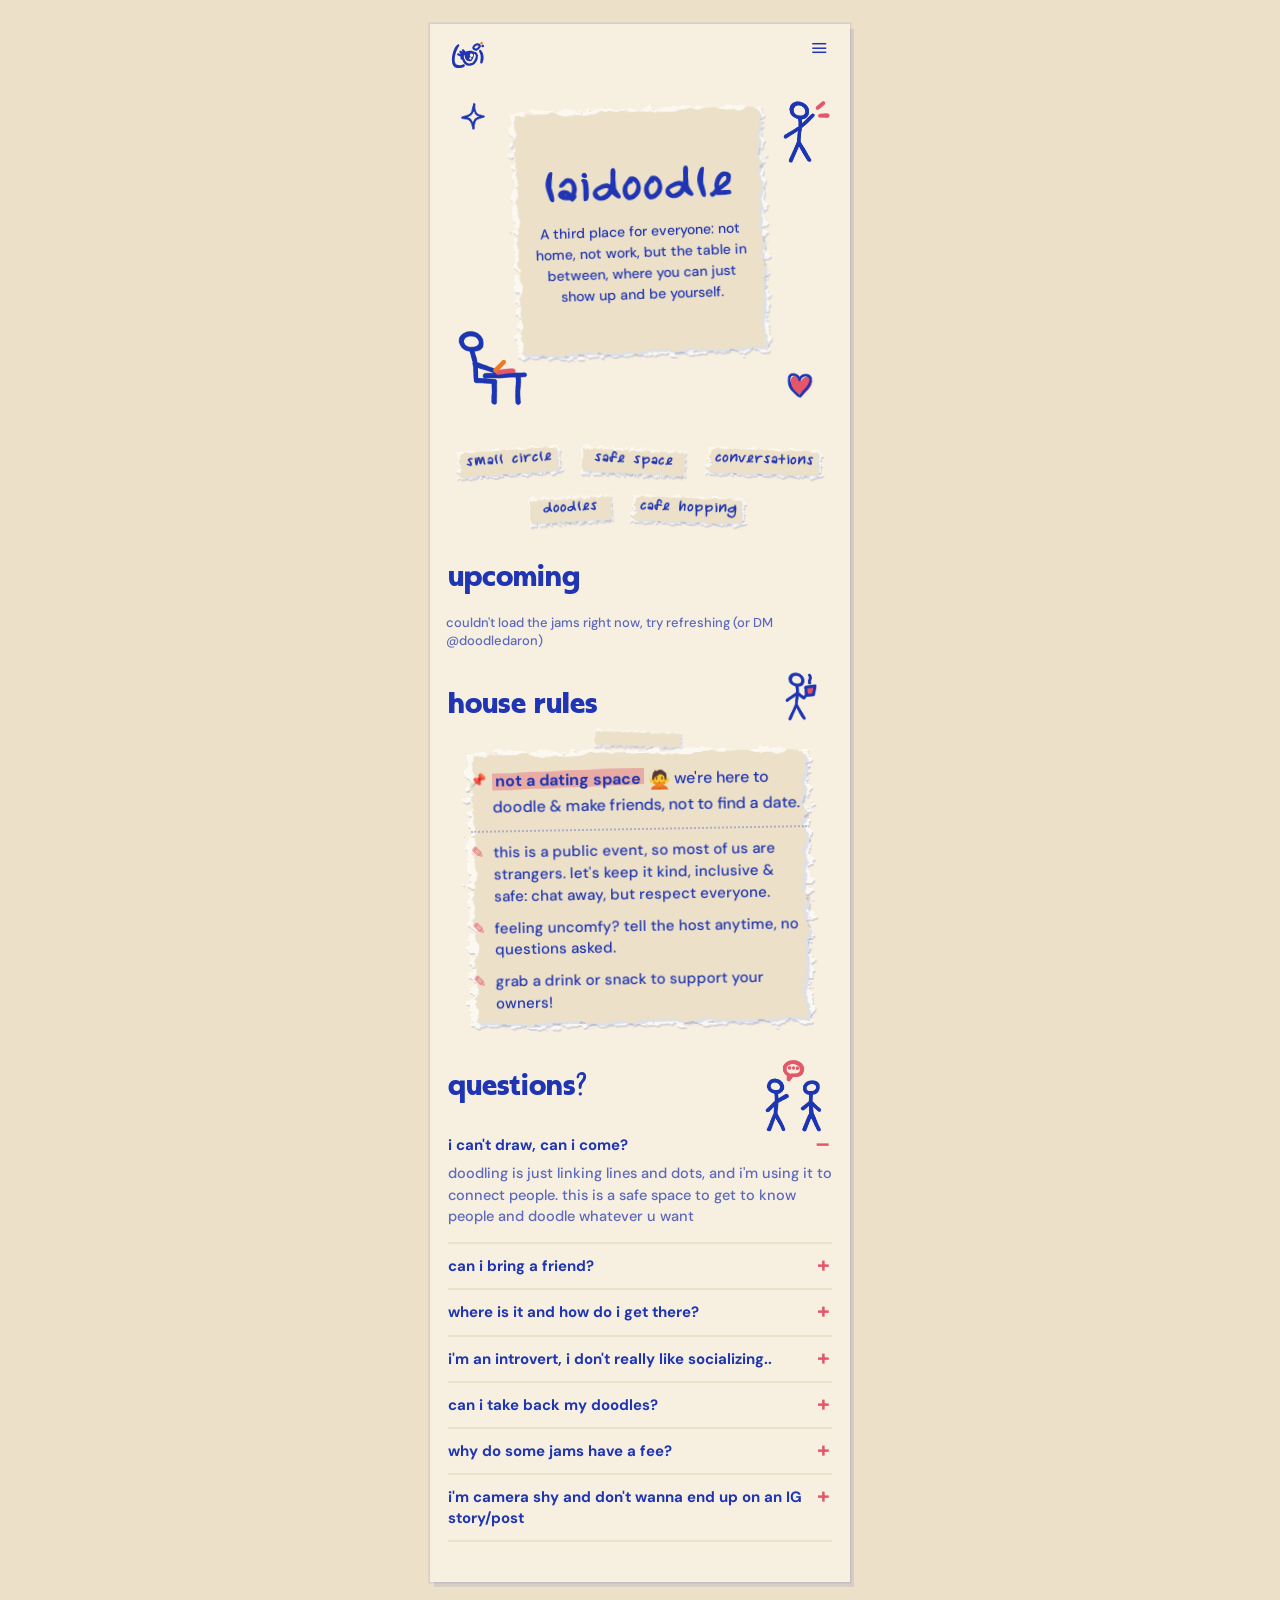
==== commit ee8b0b1e: "New link preview (stick figures chatting), drop the Chinese title, shorter café rule - og:image is n" ====
--- a/index.html
+++ b/index.html
@@ -3,14 +3,17 @@
 <head>
 <meta charset="utf-8">
 <meta name="viewport" content="width=device-width, initial-scale=1, viewport-fit=cover">
-<title>laidoodle · 来涂鸦</title>
-<meta name="description" content="laidoodle — 来涂鸦, just come and doodle. Small-circle doodle jams in cafés.">
+<title>laidoodle</title>
+<meta name="description" content="laidoodle — just come and doodle. Small-circle doodle jams in cafés.">
 <meta name="theme-color" content="#F7EFDF">
 <meta property="og:type" content="website">
 <meta property="og:site_name" content="laidoodle">
-<meta property="og:title" content="laidoodle · 来涂鸦">
+<meta property="og:title" content="laidoodle">
 <meta property="og:description" content="just come and doodle ✎ small-circle doodle jams in cafés. no drawing skills needed.">
-<meta property="og:image" content="https://doodledaron.github.io/laidoodle/assets/doodles.png">
+<meta property="og:image" content="https://doodledaron.github.io/laidoodle/assets/og-image.png?v=2">
+<meta property="og:image:width" content="1200">
+<meta property="og:image:height" content="630">
+<meta property="og:image:alt" content="two hand-drawn stick figures chatting, with the laidoodle logo">
 <meta property="og:url" content="https://doodledaron.github.io/laidoodle/">
 <meta name="twitter:card" content="summary_large_image">
 <link rel="icon" href="assets/logo/laidoodle-mark.svg" type="image/svg+xml">
@@ -85,7 +88,7 @@
         <li class="is-key"><b><mark>not a dating space</mark> <span class="rules__emoji">🙅</span></b> we're here to doodle &amp; make friends, not to find a date.</li>
         <li>this is a public event, so most of us are strangers. let's keep it kind, inclusive &amp; safe: chat away, but respect everyone.</li>
         <li>feeling uncomfy? tell the host anytime, no questions asked.</li>
-        <li>free jams happen at cafés that ask us to order something, so grab a drink or snack and support the owners ☕</li>
+        <li>grab a drink or snack to support your owners!</li>
       </ul>
     </div>
   </section>
